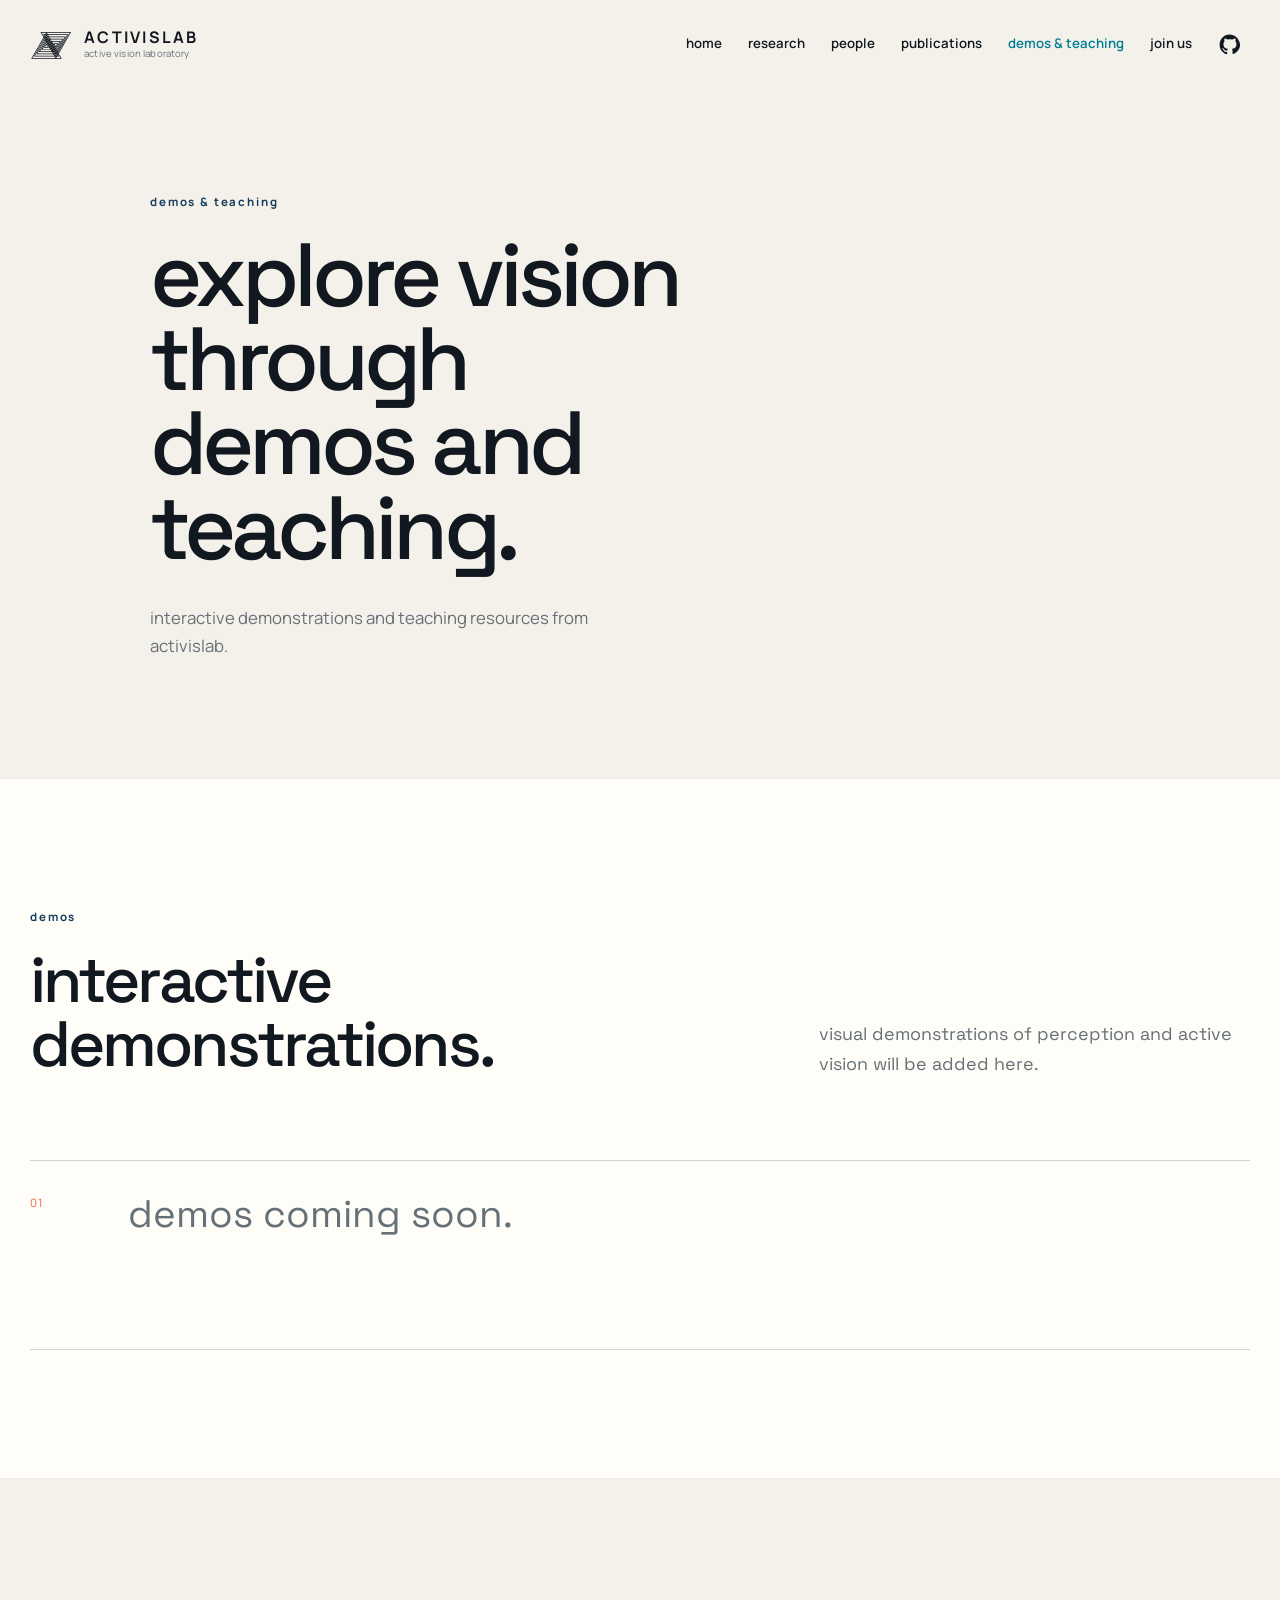
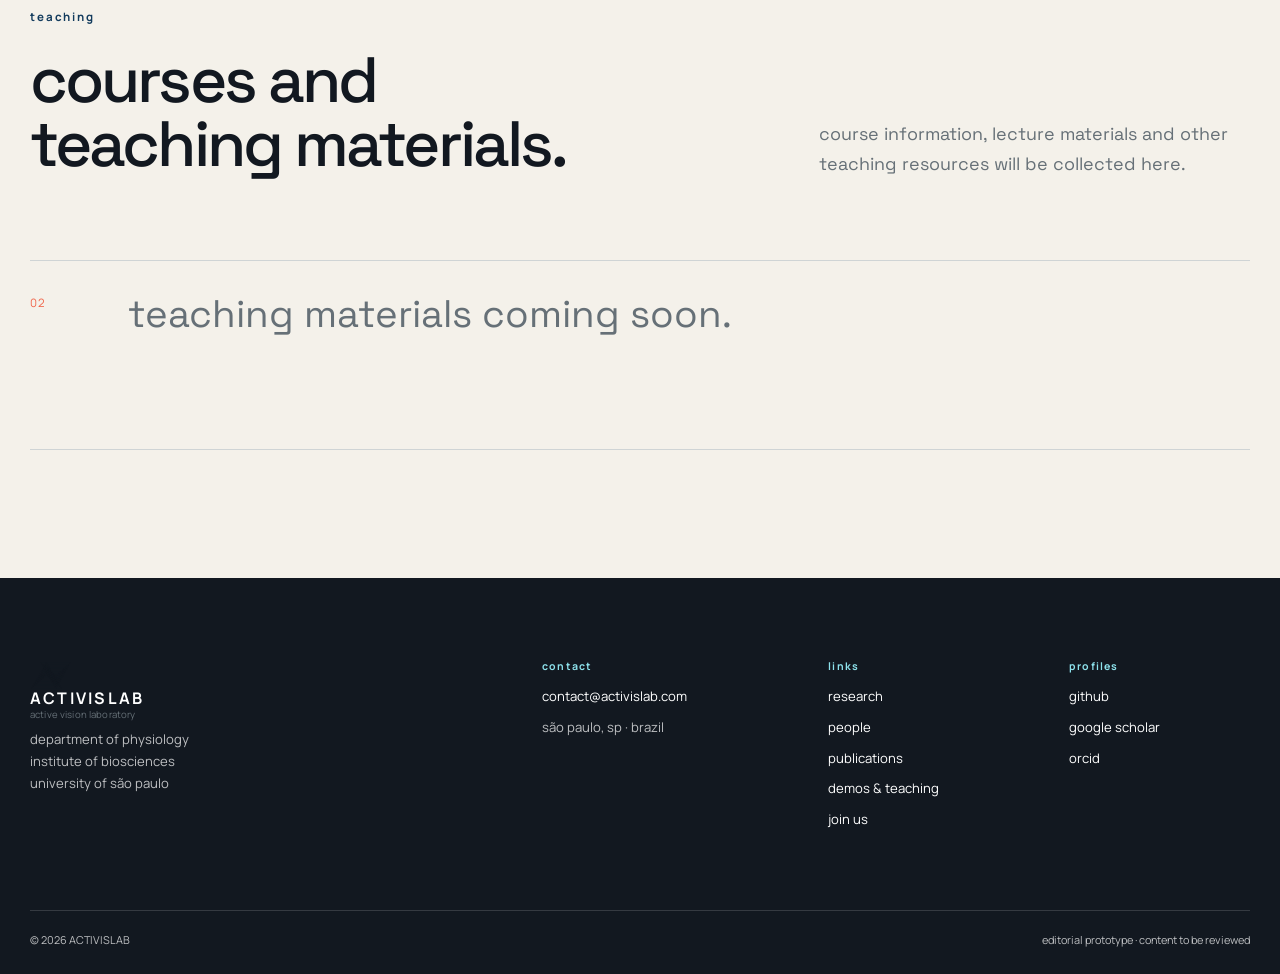
==== demos-teaching.html @ 04d788e1 "Add files via upload" ====
<!DOCTYPE html>
<html lang="en">
<head>
<meta charset="utf-8"/>
<meta content="width=device-width, initial-scale=1" name="viewport"/>
<meta content="interactive demonstrations and teaching resources from the active vision laboratory." name="description"/>
<meta content="#f4f1ea" name="theme-color"/>
<title>demos &amp; teaching — activislab</title>
<link href="https://fonts.googleapis.com" rel="preconnect"/>
<link crossorigin="" href="https://fonts.gstatic.com" rel="preconnect"/>
<link href="https://fonts.googleapis.com/css2?family=Manrope:wght@400;500;600;700&amp;family=Space+Grotesk:wght@400;500;600;700&amp;display=swap" rel="stylesheet"/>
<link href="styles.css" rel="stylesheet"/>
<script defer="" src="script.js"></script>
</head>
<body>
<a class="skip-link" href="#main">skip to content</a>
<header class="site-header" data-header="">
<div class="shell header-inner">
<a aria-label="activislab home" class="brand" href="index.html#top">
<img alt="" aria-hidden="true" class="brand-logo" src="lab-logo.svg"/>
<span class="brand-copy">
<strong>activislab</strong>
<small>active vision laboratory</small>
</span>
</a>
<button aria-controls="site-nav" aria-expanded="false" class="menu-toggle" data-menu-toggle="" type="button">
<span class="sr-only">toggle navigation</span>
<span></span><span></span>
</button>
<nav aria-label="primary navigation" class="site-nav" data-nav="" id="site-nav">
  <a href="index.html">home</a>
  <a href="index.html#research">research</a>
  <a href="people.html">people</a>
  <a href="publications.html">publications</a>
  <a aria-current="page" href="demos-teaching.html">demos &amp; teaching</a>
  <a href="index.html#join">join us</a>
  <a class="nav-github" href="https://github.com/activislab" target="_blank" rel="noopener noreferrer" aria-label="activislab on github" title="activislab on github">
    <svg viewBox="0 0 24 24" aria-hidden="true" focusable="false">
      <path fill="currentColor" d="M12 .7C5.7.7.7 5.8.7 12.2c0 5.1 3.3 9.4 7.8 10.9.6.1.8-.3.8-.6v-2.2c-3.2.7-3.9-1.4-3.9-1.4-.5-1.4-1.3-1.8-1.3-1.8-1.1-.7.1-.7.1-.7 1.2.1 1.8 1.2 1.8 1.2 1.1 1.8 2.8 1.3 3.5 1 .1-.8.4-1.3.8-1.6-2.5-.3-5.2-1.3-5.2-5.6 0-1.2.4-2.3 1.2-3.1-.1-.3-.5-1.5.1-3.1 0 0 1-.3 3.2 1.2a11 11 0 0 1 5.8 0c2.2-1.5 3.2-1.2 3.2-1.2.6 1.6.2 2.8.1 3.1.8.8 1.2 1.9 1.2 3.1 0 4.3-2.6 5.3-5.2 5.6.4.4.8 1.1.8 2.1v3.1c0 .3.2.7.8.6 4.5-1.5 7.8-5.8 7.8-10.9C23.3 5.8 18.3.7 12 .7Z"/>
    </svg>
  </a>
</nav>
</div>
</header>
<main id="main">
<section class="page-hero demos-page-hero">
  <div class="shell page-hero-narrow reveal">
    <p class="eyebrow">demos &amp; teaching</p>
    <h1>explore vision through demos and teaching.</h1>
    <p class="page-intro">interactive demonstrations and teaching resources from activislab.</p>
  </div>
</section>

<section class="section resources-section" id="demos">
  <div class="shell">
    <div class="section-heading split reveal">
      <div>
        <p class="eyebrow">demos</p>
        <h2>interactive demonstrations.</h2>
      </div>
      <p>visual demonstrations of perception and active vision will be added here.</p>
    </div>
    <div class="resource-placeholder reveal">
      <span>01</span>
      <p>demos coming soon.</p>
    </div>
  </div>
</section>

<section class="section teaching-section" id="teaching">
  <div class="shell">
    <div class="section-heading split reveal">
      <div>
        <p class="eyebrow">teaching</p>
        <h2>courses and teaching materials.</h2>
      </div>
      <p>course information, lecture materials and other teaching resources will be collected here.</p>
    </div>
    <div class="resource-placeholder reveal">
      <span>02</span>
      <p>teaching materials coming soon.</p>
    </div>
  </div>
</section>
</main>
<footer class="site-footer" id="contact">
<div class="shell footer-grid">
<div>
<a class="brand footer-brand" href="index.html#top">
<img alt="" aria-hidden="true" class="brand-logo footer-brand-logo" src="lab-logo.svg"/>
<span class="brand-copy"><strong>activislab</strong><small>active vision laboratory</small></span>
</a>
<p>department of physiology<br/>institute of biosciences<br/>university of são paulo</p>
</div>
<div>
<p class="footer-label">contact</p>
<a href="mailto:contact@activislab.com">contact@activislab.com</a>
<p>são paulo, sp · brazil</p>
</div>
<div>
<p class="footer-label">links</p>
<a href="index.html#research">research</a>
<a href="people.html">people</a>
<a href="publications.html">publications</a>
<a href="demos-teaching.html">demos &amp; teaching</a>
<a href="index.html#join">join us</a>
</div>
<div>
<p class="footer-label">profiles</p>
<a href="https://github.com/activislab" rel="noopener noreferrer" target="_blank">github</a>
<a href="#">google scholar</a>
<a href="#">orcid</a>
</div>
</div>
<div class="shell footer-bottom">
<span>© <span data-year=""></span> <span class="lab-name">activislab</span></span>
<span>editorial prototype · content to be reviewed</span>
</div>
</footer>
</body>
</html>
---- styles.css ----
:root {
  --paper: #f4f1ea;
  --paper-2: #ebe7dd;
  --ink: #121820;
  --navy: #123b5d;
  --cyan: #00a8c6;
  --cyan-deep: #007d95;
  --coral: #f06449;
  --line: #cfd4d5;
  --muted: #667077;
  --white: #fffdf8;
  --display: "Space Grotesk", "Helvetica Neue", Arial, sans-serif;
  --sans: "Manrope", "Helvetica Neue", Arial, sans-serif;
  --shell: min(1220px, calc(100vw - 48px));
}

/* base */
* { box-sizing: border-box; }
html {
  scroll-behavior: smooth;
  text-transform: lowercase;
}
body {
  margin: 0;
  background: var(--paper);
  color: var(--ink);
  font-family: var(--sans);
  font-size: 16px;
  line-height: 1.65;
  -webkit-font-smoothing: antialiased;
}
img, svg { display: block; max-width: 100%; }
a { color: inherit; text-decoration: none; }
button { font: inherit; }
input, textarea, select, code, pre { text-transform: none; }
.shell { width: var(--shell); margin-inline: auto; }
.sr-only { position: absolute; width: 1px; height: 1px; padding: 0; margin: -1px; overflow: hidden; clip: rect(0,0,0,0); white-space: nowrap; border: 0; }
.skip-link { position: fixed; z-index: 1000; left: 16px; top: -100px; background: var(--ink); color: white; padding: 10px 16px; border-radius: 8px; }
.skip-link:focus { top: 16px; }

/* header + navigation */
.site-header {
  position: fixed;
  inset: 0 0 auto;
  z-index: 50;
  background: rgba(244, 241, 234, .84);
  border-bottom: 1px solid transparent;
  backdrop-filter: blur(16px);
  transition: border-color .25s ease, box-shadow .25s ease;
}
.site-header.is-scrolled { border-color: rgba(18, 24, 32, .1); box-shadow: 0 8px 30px rgba(18,24,32,.04); }
.header-inner { min-height: 88px; display: flex; align-items: center; justify-content: space-between; gap: 36px; }
.brand { display: inline-flex; align-items: center; gap: 12px; }
.brand-logo { width: auto; height: 32px; flex: 0 0 auto; object-fit: contain; }
.brand-mark { position: relative; width: 35px; height: 32px; flex: 0 0 35px; }
.brand-dot { position: absolute; width: 12px; height: 12px; border-radius: 50%; background: var(--coral); left: 2px; bottom: 4px; }
.brand-line { position: absolute; width: 29px; height: 2px; border-radius: 99px; background: var(--cyan); transform: rotate(-28deg); left: 7px; top: 13px; transform-origin: left center; }
.brand-line::after { content: ""; position: absolute; width: 8px; height: 8px; border: 2px solid var(--navy); border-radius: 50%; right: -4px; top: -5px; background: var(--paper); }
.brand-copy { display: grid; line-height: 1.05; }
.brand-copy strong { font-size: 1rem; letter-spacing: .14em; text-transform: uppercase; white-space: nowrap; }
.lab-name { text-transform: uppercase; }
.brand-copy small { margin-top: 3px; color: var(--muted); font-size: .6rem; letter-spacing: .015em; }
.site-nav {
  display: flex;
  align-items: center;
  gap: 26px;
  font-size: .83rem;
  font-weight: 600;
}

.site-nav a {
  position: relative;
  padding-block: 11px;
}

.site-nav > a:not(.nav-github)::after {
  content: "";
  position: absolute;
  left: 0;
  right: 100%;
  bottom: 5px;
  height: 1px;
  background: var(--cyan);
  transition: right .2s ease;
}

.site-nav > a:hover::after,
.site-nav > a:focus-visible::after {
  right: 0;
}


.nav-github {
  display: inline-flex;
  align-items: center;
  justify-content: center;
  flex: 0 0 42px;
  width: 42px;
  height: 42px;
  padding: 0 !important;
  border-radius: 50%;
  color: var(--ink);
  line-height: 1;
  margin-left: -10px;
  transition: color .2s ease, background .2s ease, transform .2s ease;
}

.nav-github svg {
  width: 21px;
  height: 21px;
  max-width: none;
}

.nav-github:hover,
.nav-github:focus-visible {
  color: var(--cyan-deep);
  background: rgba(0, 168, 198, .08);
  transform: translateY(-1px);
}

.nav-github::after {
  display: none !important;
}
.menu-toggle { display: none; border: 0; background: transparent; padding: 8px; }
.menu-toggle span:not(.sr-only) { display: block; width: 26px; height: 2px; margin: 6px; background: var(--ink); transition: .2s ease; }

/* homepage hero */
.hero { min-height: 100vh; padding: 160px 0 50px; display: flex; flex-direction: column; justify-content: center; }
.hero-grid { display: grid; grid-template-columns: 1.06fr .94fr; gap: clamp(40px, 7vw, 110px); align-items: center; }
.eyebrow { margin: 0 0 22px; color: var(--navy); font-size: .72rem; font-weight: 700; letter-spacing: .16em; text-transform: lowercase; }
.eyebrow.light { color: #8de2ec; }
h1, h2, h3, p { margin-top: 0; }
h1, h2, h3 { text-wrap: balance; }
h1 { max-width: 760px; font-family: var(--display); font-size: clamp(3.5rem, 6.5vw, 6.8rem); line-height: .95; letter-spacing: -.055em; font-weight: 500; margin-bottom: 34px; }
.hero-intro { max-width: 670px; color: #3c464d; font-family: var(--display); font-size: clamp(1.22rem, 2vw, 1.58rem); line-height: 1.45; }
.hero-actions { display: flex; align-items: center; gap: 30px; margin-top: 38px; }
.button { display: inline-flex; justify-content: center; align-items: center; min-height: 50px; padding: 12px 22px; border-radius: 999px; font-size: .82rem; font-weight: 700; transition: transform .2s ease, background .2s ease, color .2s ease, border-color .2s ease; }
.button:hover { transform: translateY(-2px); }
.button-primary { background: var(--navy); color: white; box-shadow: 0 12px 28px rgba(18,59,93,.18); }
.button-primary:hover { background: #0d2e49; }
.button-light { background: var(--white); color: var(--navy); }
.button-outline { border: 1px solid var(--ink); }
.button-outline:hover { background: var(--ink); color: var(--paper); }
.text-link { display: inline-flex; gap: 8px; align-items: center; font-size: .86rem; font-weight: 700; border-bottom: 1px solid rgba(18,24,32,.35); padding-bottom: 4px; }
.text-link span { transition: transform .2s ease; }
.text-link:hover span { transform: translate(3px,-2px); }
.hero-facts { display: grid; grid-template-columns: repeat(3, 1fr); gap: 22px; margin: 62px 0 0; padding-top: 22px; border-top: 1px solid var(--line); }
.hero-facts div { display: grid; gap: 4px; }
.hero-facts dt { color: var(--muted); font-size: .66rem; font-weight: 700; letter-spacing: .1em; text-transform: lowercase; }
.hero-facts dd { margin: 0; font-family: var(--display); font-size: .96rem; line-height: 1.3; }
.hero-visual { min-width: 0; position: relative; }
.hero-visual svg { width: 100%; overflow: visible; }

/* shared sections */
.section { padding: clamp(88px, 10vw, 150px) 0; }
.section-heading { max-width: 760px; margin-bottom: 64px; }
.section-heading h2 { margin-bottom: 20px; font-family: var(--display); font-size: clamp(2.7rem, 5vw, 5.2rem); font-weight: 500; line-height: 1; letter-spacing: -.045em; }
.section-heading > p:last-child { max-width: 650px; color: var(--muted); font-family: var(--display); font-size: 1.22rem; }
.section-heading.compact { max-width: 880px; }
.section-heading.split { max-width: none; display: grid; grid-template-columns: 1.25fr .75fr; gap: 70px; align-items: end; }
.section-heading.split > p { color: var(--muted); font-family: var(--display); font-size: 1.12rem; }
/* research */
.research-section { background: var(--white); border-top: 1px solid rgba(18,24,32,.08); border-bottom: 1px solid rgba(18,24,32,.08); }
.research-list { border-top: 1px solid var(--line); }
.research-card { display: grid; grid-template-columns: 1fr 240px; gap: 34px; align-items: center; min-height: 250px; padding: 35px 0; border-bottom: 1px solid var(--line); }
.card-kicker { margin-bottom: 9px; color: var(--cyan-deep); font-size: .7rem; font-weight: 700; letter-spacing: .12em; text-transform: lowercase; }
.card-body h3 { margin-bottom: 12px; font-family: var(--display); font-size: clamp(2rem, 3.3vw, 3.5rem); line-height: 1.05; font-weight: 500; letter-spacing: -.03em; }
.card-body p:not(.card-kicker) { max-width: 690px; color: var(--muted); }
.card-body a { display: inline-flex; gap: 10px; margin-top: 12px; font-size: .78rem; font-weight: 700; }
.card-body a span { color: var(--coral); }
.card-graphic {
  position: relative;
  display: grid;
  place-items: center;
  justify-self: end;
  width: 210px;
  height: 145px;
  border-left: 1px solid var(--line);
}
.card-graphic img {
  display: block;
  width: 80%;
  height: 80%;
  object-fit: contain;
}


/* methods */
.methods-grid { display: grid; grid-template-columns: repeat(4, 1fr); border-top: 1px solid var(--line); border-bottom: 1px solid var(--line); }
.method { min-height: 270px; padding: 28px; border-right: 1px solid var(--line); }
.method:last-child { border-right: 0; }
.method span { color: var(--coral); font-size: .68rem; }
.method h3 { margin: 60px 0 15px; font-family: var(--display); font-size: 1.7rem; font-weight: 500; }
.method p { color: var(--muted); font-size: .9rem; }

/* people */
.people-section { background: var(--paper-2); }
.people-grid { display: grid; grid-template-columns: repeat(3, 1fr); gap: 28px; }
.person { display: grid; gap: 20px; }
.person-lead { grid-column: span 2; grid-template-columns: 1.2fr .8fr; align-items: end; }
.portrait { min-height: 300px; display: grid; place-items: center; background: linear-gradient(135deg, rgba(18,59,93,.95), rgba(0,168,198,.62)); border-radius: 2px; overflow: hidden; position: relative; }
.portrait-photo { background: #d7d1c8; }
.portrait img { width: 100%; height: 100%; object-fit: cover; display: block; position: relative; z-index: 1; }
.portrait::before, .portrait::after { content: ""; position: absolute; border: 1px solid rgba(255,255,255,.25); border-radius: 50%; }
.portrait-photo::before, .portrait-photo::after { display: none; }
.portrait::before { width: 150px; height: 150px; }.portrait::after { width: 220px; height: 220px; }
.portrait span { z-index: 1; color: white; font-family: var(--display); font-size: 2rem; }
.portrait-gustavo { min-height: 520px; background: #d7d1c8; }
.person-role { margin-bottom: 8px; color: var(--cyan-deep); font-size: .67rem; font-weight: 700; letter-spacing: .11em; text-transform: lowercase; }
.person h3 { margin-bottom: 8px; font-family: var(--display); font-size: 1.75rem; font-weight: 500; }
.person p:last-child { color: var(--muted); font-size: .88rem; }
.person-copy { min-width: 0; }
.person-email { display: inline-block; max-width: 100%; color: var(--muted); font-size: .78rem; overflow-wrap: anywhere; border-bottom: 1px solid transparent; }
.person-email:hover { color: var(--cyan-deep); border-bottom-color: currentColor; }
.people-link { margin-top: 44px; }

/* publications */
.publications-grid { display: grid; grid-template-columns: .75fr 1.25fr; gap: 100px; align-items: start; }
.sticky-heading { position: sticky; top: 130px; }
.publication-list { border-top: 1px solid var(--line); }
.publication { display: grid; grid-template-columns: 82px 1fr; gap: 28px; padding: 34px 0 42px; border-bottom: 1px solid var(--line); }
.pub-year { color: var(--coral); font-size: .72rem; letter-spacing: .06em; }
.pub-type { margin-bottom: 8px; color: var(--cyan-deep); font-size: .66rem; font-weight: 700; letter-spacing: .11em; text-transform: lowercase; }
.publication h3 { margin-bottom: 13px; font-family: var(--display); font-size: clamp(1.55rem, 2.3vw, 2.25rem); font-weight: 500; line-height: 1.15; }
.publication p:not(.pub-type) { color: var(--muted); }
.publication a { font-size: .76rem; font-weight: 700; }


/* join */
.join-section { padding: 0; background: var(--coral); color: var(--ink); }
.join-grid { display: grid; grid-template-columns: 1.1fr .9fr; gap: 90px; padding-top: clamp(75px, 9vw, 130px); padding-bottom: clamp(75px, 9vw, 130px); align-items: center; }
.join-grid h2 { font-family: var(--display); font-size: clamp(3.4rem, 6vw, 6.2rem); line-height: .95; font-weight: 500; letter-spacing: -.05em; }
.join-grid > div:last-child p { font-family: var(--display); font-size: 1.3rem; }
.join-grid .eyebrow.light { color: rgba(18,24,32,.65); }
.join-grid .button { margin-top: 22px; }

/* footer */
.site-footer { background: var(--ink); color: rgba(255,255,255,.72); padding: 80px 0 25px; }
.footer-grid { display: grid; grid-template-columns: 2fr 1fr .8fr .8fr; gap: 60px; }
.footer-brand { color: white; margin-bottom: 28px; }
.footer-brand .brand-line::after { background: var(--ink); border-color: white; }
.footer-grid p, .footer-grid a { font-size: .82rem; }
.footer-grid a { display: block; width: fit-content; margin-bottom: 9px; color: white; }
.footer-grid a:hover { color: #8de2ec; }
.footer-label { color: #8de2ec; font-size: .66rem !important; font-weight: 700; letter-spacing: .11em; text-transform: lowercase; }
.footer-bottom { margin-top: 70px; padding-top: 20px; border-top: 1px solid rgba(255,255,255,.15); display: flex; justify-content: space-between; gap: 20px; font-size: .68rem; }

.reveal { opacity: 0; transform: translateY(20px); transition: opacity .7s ease, transform .7s ease; }
.reveal.is-visible { opacity: 1; transform: none; }

@media (max-width: 1020px) {
  :root { --shell: min(100% - 36px, 860px); }
  .site-nav { position: fixed; inset: 88px 0 auto; display: none; background: var(--paper); border-bottom: 1px solid var(--line); padding: 25px 18px 35px; flex-direction: column; align-items: flex-start; gap: 5px; }
  .site-nav.is-open { display: flex; }
  .nav-github { margin-left: 0; }
  .menu-toggle { display: block; }
  .hero { min-height: auto; padding-top: 145px; }
  .hero-grid, .publications-grid, .join-grid { grid-template-columns: 1fr; }
  .hero-copy { order: 1; }.hero-visual { order: 2; }
  .hero-facts { margin-top: 45px; }
  .research-card { grid-template-columns: 1fr; }
  .card-graphic { display: none; }
  .methods-grid { grid-template-columns: repeat(2, 1fr); }
  .method:nth-child(2) { border-right: 0; }.method:nth-child(-n+2) { border-bottom: 1px solid var(--line); }
  .people-grid { grid-template-columns: repeat(2, 1fr); }
  .person-lead { grid-column: span 2; }
  .sticky-heading { position: static; }
  .footer-grid { grid-template-columns: 1.5fr 1fr 1fr; }
  .footer-grid > div:last-child { grid-column: 2; }
}

@media (max-width: 680px) {
  :root { --shell: min(100% - 28px, 560px); }
  .header-inner { min-height: 76px; }.site-nav { top: 76px; }
  .brand-logo { width: auto; height: 21px; flex-basis: auto; }
  .brand-copy small { display: none; }
  .hero { padding-top: 120px; }
  h1 { font-size: clamp(3.1rem, 15vw, 4.7rem); }
  .hero-actions { align-items: flex-start; flex-direction: column; }
  .hero-facts { grid-template-columns: 1fr; }
  .section-heading.split { grid-template-columns: 1fr; gap: 20px; }
  .research-card { grid-template-columns: 1fr; gap: 12px; }
  .card-body h3 { font-size: 2.25rem; }
  .methods-grid, .people-grid { grid-template-columns: 1fr; }
  .method { border-right: 0; border-bottom: 1px solid var(--line); }
  .method:last-child { border-bottom: 0; }
  .person-lead { grid-column: auto; grid-template-columns: 1fr; }
  .portrait-gustavo { min-height: 410px; }
  .publication { grid-template-columns: 1fr; gap: 10px; }
  .join-grid { gap: 28px; }
  .footer-grid { grid-template-columns: 1fr 1fr; }
  .footer-grid > div:first-child { grid-column: 1 / -1; }
  .footer-grid > div:last-child { grid-column: auto; }
  .footer-bottom { flex-direction: column; }
}

@media (prefers-reduced-motion: reduce) {
  *, *::before, *::after { scroll-behavior: auto !important; animation-duration: .01ms !important; animation-iteration-count: 1 !important; transition-duration: .01ms !important; }
  .reveal { opacity: 1; transform: none; }
}

.portrait-gustavo img { object-position: center 20%; }
.person:nth-of-type(2) .portrait img { object-position: center 25%; }
.person:nth-of-type(4) .portrait img { object-position: center 20%; }
.person:nth-of-type(5) .portrait img { object-position: center 35%; }
.person:nth-of-type(7) .portrait img { object-position: center 20%; }


.people-subheading {
  margin: 54px 0 24px;
  font-family: var(--display);
  font-size: clamp(1.45rem, 2.3vw, 2rem);
  font-weight: 500;
}

.alumni-section {
  margin-top: 78px;
  padding-top: 10px;
  border-top: 1px solid var(--line);
}

.alumni-grid {
  display: grid;
  grid-template-columns: repeat(3, 1fr);
  gap: 24px;
}

.alumni-card {
  display: grid;
  grid-template-columns: 88px 1fr;
  align-items: center;
  gap: 18px;
  padding: 18px 0;
  border-bottom: 1px solid var(--line);
}

.alumni-card h3 {
  margin: 0;
  font-family: var(--display);
  font-size: 1.12rem;
  font-weight: 500;
}

.alumni-photo,
.alumni-initials {
  width: 88px;
  height: 88px;
  overflow: hidden;
  background: linear-gradient(135deg, rgba(18,59,93,.95), rgba(0,168,198,.62));
}

.alumni-photo img {
  width: 100%;
  height: 100%;
  object-fit: cover;
  object-position: center 30%;
  display: block;
}

.alumni-initials {
  display: grid;
  place-items: center;
  color: white;
  font-family: var(--display);
  font-size: 1.1rem;
}

@media (max-width: 980px) {
  .alumni-grid { grid-template-columns: 1fr 1fr; }
}

@media (max-width: 680px) {
  .alumni-grid { grid-template-columns: 1fr; }
  .alumni-card { grid-template-columns: 72px 1fr; }
  .alumni-photo, .alumni-initials { width: 72px; height: 72px; }
}

.portrait-fernanda img { object-position: center 24%; }
.portrait-luan img { object-position: center 18%; }
.portrait-joao img { object-position: center 22%; }
.portrait-felipe img { object-position: center 20%; }


/* people dropdown */
.nav-dropdown { position: relative; }
.nav-dropdown-toggle {
  appearance: none;
  border: 0;
  background: transparent;
  color: inherit;
  font: inherit;
  font-weight: 600;
  padding: 11px 0;
  cursor: pointer;
  display: inline-flex;
  align-items: center;
  gap: 6px;
}
.nav-dropdown-toggle span { color: var(--cyan-deep); font-size: .9em; transition: transform .2s ease; }
.nav-dropdown-menu {
  position: absolute;
  top: calc(100% + 8px);
  left: 50%;
  min-width: 190px;
  transform: translateX(-50%) translateY(-6px);
  padding: 7px;
  background: var(--paper);
  border: 1px solid var(--line);
  box-shadow: 0 16px 40px rgba(18,24,32,.12);
  opacity: 0;
  visibility: hidden;
  pointer-events: none;
  transition: opacity .18s ease, transform .18s ease, visibility .18s ease;
  z-index: 20;
}
.nav-dropdown-menu::before {
  content: "";
  position: absolute;
  top: -6px;
  left: 50%;
  width: 10px;
  height: 10px;
  background: var(--paper);
  border-left: 1px solid var(--line);
  border-top: 1px solid var(--line);
  transform: translateX(-50%) rotate(45deg);
}
.nav-dropdown-menu a {
  display: block;
  padding: 11px 12px;
  white-space: nowrap;
}
.nav-dropdown-menu a + a { border-top: 1px solid var(--line); }
.nav-dropdown:hover .nav-dropdown-menu,
.nav-dropdown:focus-within .nav-dropdown-menu {
  opacity: 1;
  visibility: visible;
  pointer-events: auto;
  transform: translateX(-50%) translateY(0);
}
.nav-dropdown:hover .nav-dropdown-toggle span,
.nav-dropdown:focus-within .nav-dropdown-toggle span { transform: rotate(180deg); }

/* collaborators */
.collaborators-section { background: var(--paper-2); border-top: 1px solid var(--line); }
.collaborators-grid { display: grid; grid-template-columns: repeat(2, minmax(0, 1fr)); gap: 1px; background: var(--line); border: 1px solid var(--line); }
.collaborator-card { display: grid; grid-template-columns: 58px 1fr; gap: 20px; align-items: start; padding: 30px; background: var(--paper); }
.collaborator-initials { width: 58px; height: 58px; display: grid; place-items: center; background: var(--navy); color: white; font-family: var(--display); font-size: .9rem; letter-spacing: .08em; }
.collaborator-card h3 { margin: 2px 0 8px; font-family: var(--display); font-size: 1.25rem; font-weight: 500; }
.collaborator-card p { color: var(--muted); font-size: .82rem; line-height: 1.55; }

@media (max-width: 980px) {
  .collaborators-grid { grid-template-columns: 1fr; }
}
@media (max-width: 760px) {
  .nav-dropdown { width: 100%; }
  .nav-dropdown-toggle { width: 100%; justify-content: space-between; padding: 11px 0; }
  .nav-dropdown-menu {
    position: static;
    min-width: 0;
    transform: none;
    opacity: 1;
    visibility: visible;
    pointer-events: auto;
    box-shadow: none;
    border: 0;
    border-left: 1px solid var(--line);
    padding: 0 0 0 16px;
    margin: 0 0 6px 2px;
    background: transparent;
  }
  .nav-dropdown-menu::before { display: none; }
  .nav-dropdown-menu a { padding: 8px 0; color: var(--muted); }
  .nav-dropdown-menu a + a { border-top: 0; }
  .collaborator-card { grid-template-columns: 48px 1fr; padding: 22px; }
  .collaborator-initials { width: 48px; height: 48px; }
}

.portrait-bruna img { object-position: center 18%; }


/* uniform member portraits */
.people-grid {
  width: 80%;
  margin-inline: auto;
  grid-template-columns: repeat(3, minmax(0, 1fr));
  gap: 28px;
}

.person,
.person-lead {
  display: grid;
  grid-template-columns: 1fr;
  gap: 16px;
  align-items: start;
}

.person-lead {
  grid-column: span 1;
}

.portrait,
.portrait-gustavo {
  min-height: 0;
  aspect-ratio: 4 / 5;
}

.portrait img {
  width: 100%;
  height: 100%;
  object-fit: cover;
}

@media (max-width: 980px) {
  .people-grid {
    width: 100%;
    grid-template-columns: repeat(2, minmax(0, 1fr));
  }

  .person-lead {
    grid-column: span 1;
  }
}

@media (max-width: 680px) {
  .people-grid {
    width: 100%;
    grid-template-columns: 1fr;
  }
}


/* profile links */
.person-links {
  display: flex;
  flex-wrap: wrap;
  gap: 8px 14px;
  margin-top: 14px;
}

.person-links a {
  color: var(--navy);
  font-size: .72rem;
  font-weight: 700;
  letter-spacing: .04em;
  border-bottom: 1px solid rgba(18, 59, 93, .25);
}

.person-links a:hover,
.person-links a:focus-visible {
  color: var(--cyan-deep);
  border-bottom-color: currentColor;
}

/* multipage architecture */
.site-nav a[aria-current="page"] { color: var(--cyan-deep); }
.people-preview-section { padding-bottom: clamp(88px, 10vw, 150px); }
.group-photo-card { position: relative; display: block; overflow: hidden; background: var(--navy); }
.group-photo-card img { width: 100%; aspect-ratio: 16 / 9; object-fit: cover; object-position: center; display: block; transition: transform .5s ease; }
.group-photo-card:hover img { transform: scale(1.015); }
.group-photo-overlay { position: absolute; inset: auto 0 0 0; display: flex; justify-content: space-between; align-items: center; padding: 24px 28px; background: linear-gradient(transparent, rgba(7,20,31,.82)); color: white; font-size: .9rem; }
.group-photo-overlay strong { font-family: var(--display); font-size: 1.15rem; font-weight: 600; }
.publications-preview-section { background: var(--paper); }
.publications-preview-grid { display: grid; grid-template-columns: .9fr 1.1fr; gap: clamp(38px, 7vw, 100px); align-items: start; }
.publication-feature { min-height: 530px; display: flex; flex-direction: column; justify-content: flex-end; padding: clamp(32px, 5vw, 64px); background: var(--navy); color: white; }
.publication-feature h2 { max-width: 15ch; margin: 14px 0 22px; font-family: var(--display); font-size: clamp(2rem, 4vw, 3.8rem); line-height: 1.02; font-weight: 500; }
.publication-feature > p:not(.eyebrow) { max-width: 48ch; margin-bottom: 30px; color: rgba(255,255,255,.75); }
.publication-feature .button { align-self: flex-start; }
.publication-list-preview .publication { padding: 24px 0; }
.publication-list-preview .publication p:not(.pub-type),
.publication-list-preview .publication > div > a { display: none; }
.publication h3 a { color: inherit; font: inherit; text-decoration: none; }
.publication h3 a:hover, .publication h3 a:focus-visible { color: var(--cyan-deep); }
.page-hero { padding: clamp(130px, 15vw, 210px) 0 clamp(65px, 8vw, 110px); }
.page-hero-grid { display: grid; grid-template-columns: .75fr 1.25fr; gap: clamp(42px, 7vw, 100px); align-items: center; }
.page-hero h1 { max-width: 10ch; margin-top: 12px; font-family: var(--display); font-size: clamp(3rem, 7vw, 6.4rem); line-height: .94; font-weight: 500; letter-spacing: -.055em; }
.page-intro { max-width: 48ch; margin-top: 28px; color: var(--muted); font-size: 1.05rem; }
.page-hero-photo { overflow: hidden; }
.page-hero-photo img { width: 100%; aspect-ratio: 16 / 10; object-fit: cover; display: block; }
.page-hero-narrow { max-width: 920px; }
.publications-page-hero + .publications-section { padding-top: 25px; }
.people-page-hero + .people-section { padding-top: 35px; }
.people-page-hero + .people-section .section-heading { display: none; }
@media (max-width: 900px) { .publications-preview-grid, .page-hero-grid { grid-template-columns: 1fr; } .publication-feature { min-height: 440px; } }
@media (max-width: 680px) { .group-photo-card img { aspect-ratio: 4 / 3; } .group-photo-overlay { padding: 18px 20px; } .page-hero-photo img { aspect-ratio: 4 / 3; } }

/* hero illustration: responsive scale and placement */
@media (min-width: 1021px) {
  .hero-grid {
    grid-template-columns: minmax(0, 1.05fr) minmax(500px, .95fr);
    align-items: center;
  }

  .hero-visual {
    width: 128%;
    max-width: 760px;
    margin: 0;
    justify-self: end;
    top: -110px;
  }
}

@media (min-width: 681px) and (max-width: 1020px) {
  .hero-visual {
    width: 112%;
    max-width: 740px;
    margin: -28px auto 0;
    justify-self: center;
    top: -48px;
  }
}

@media (max-width: 680px) {
  .hero-visual {
    width: 110%;
    max-width: none;
    margin: -16px 0 0 -5%;
    justify-self: center;
    top: -28px;
  }
}


/* demos & teaching page */
.demos-page-hero .page-hero-narrow {
  max-width: 980px;
}

.resources-section {
  background: var(--white);
  border-top: 1px solid rgba(18,24,32,.08);
  border-bottom: 1px solid rgba(18,24,32,.08);
}

.teaching-section {
  background: var(--paper);
}

.resource-placeholder {
  min-height: 190px;
  display: grid;
  grid-template-columns: 70px 1fr;
  gap: 28px;
  align-items: start;
  padding: 32px 0;
  border-top: 1px solid var(--line);
  border-bottom: 1px solid var(--line);
}

.resource-placeholder span {
  color: var(--coral);
  font-size: .72rem;
  letter-spacing: .06em;
}

.resource-placeholder p {
  margin: 0;
  font-family: var(--display);
  font-size: clamp(1.6rem, 3vw, 2.8rem);
  line-height: 1.08;
  color: var(--muted);
}

@media (max-width: 680px) {
  .resource-placeholder {
    grid-template-columns: 1fr;
    gap: 10px;
    min-height: 150px;
  }
}
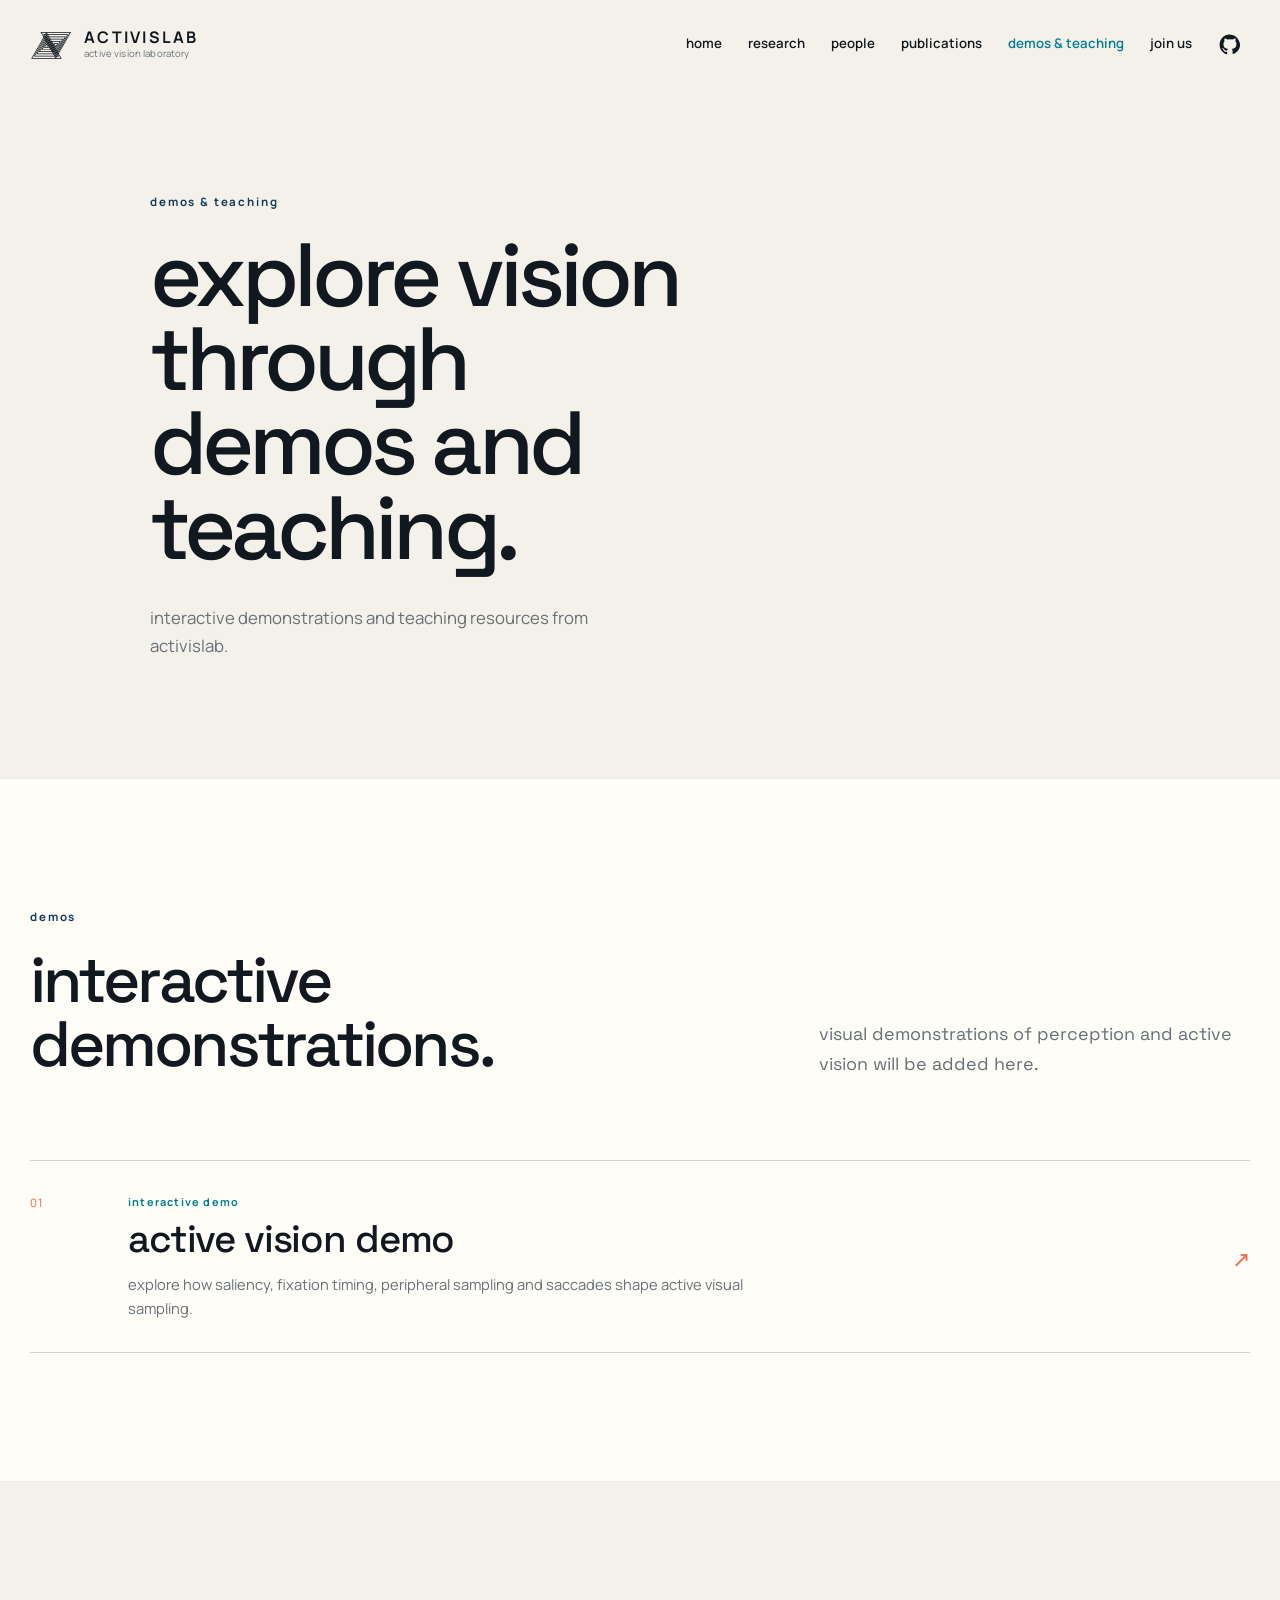
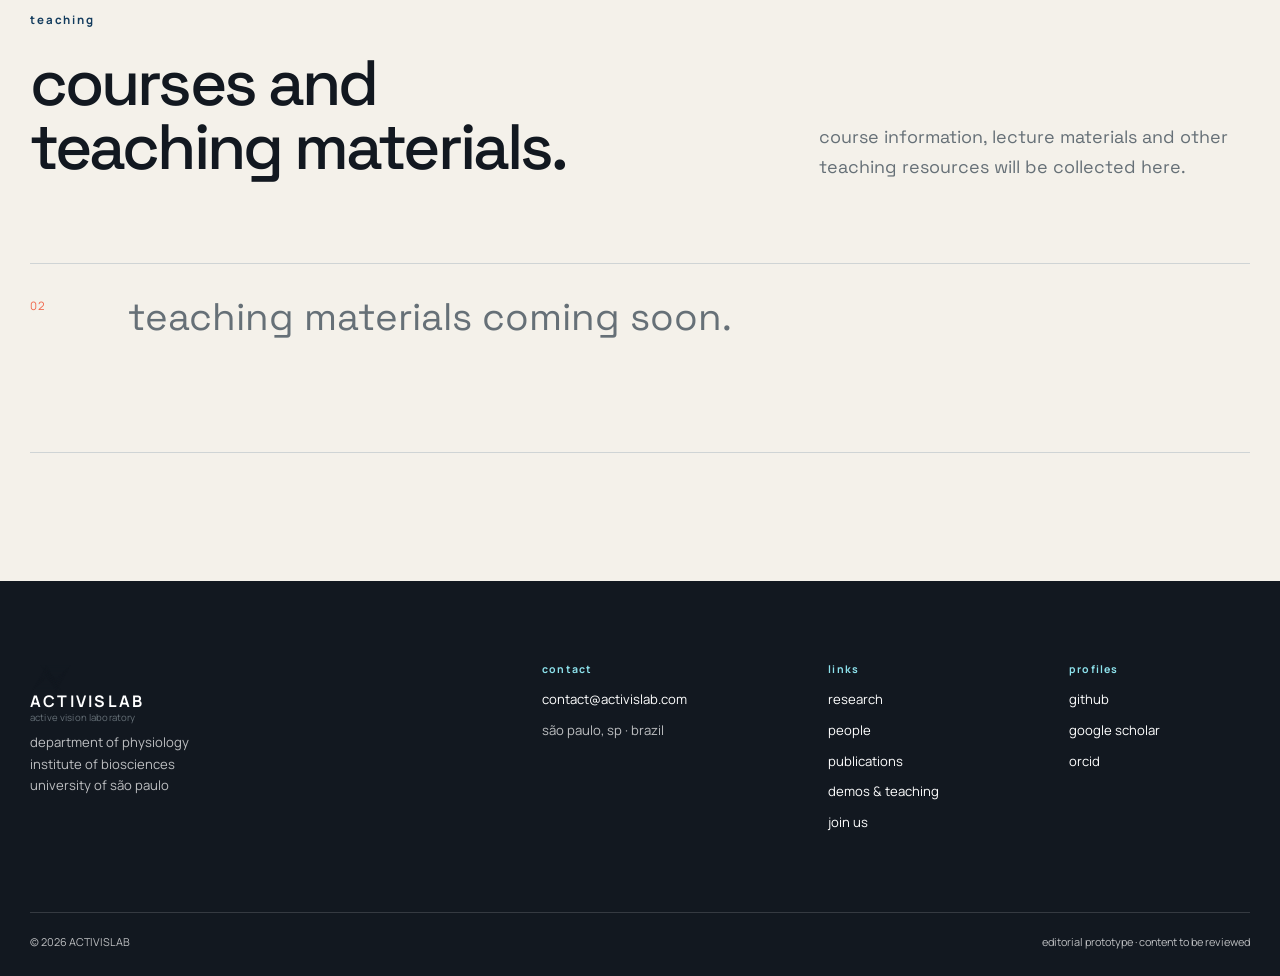
==== commit 1f902f0e: "Add files via upload" ====
--- a/demos-teaching.html
+++ b/demos-teaching.html
@@ -60,10 +60,15 @@
       </div>
       <p>visual demonstrations of perception and active vision will be added here.</p>
     </div>
-    <div class="resource-placeholder reveal">
-      <span>01</span>
-      <p>demos coming soon.</p>
-    </div>
+    <a class="resource-card reveal" href="demos-teaching/active_vision_simulator.html" aria-label="open Active Vision Demo">
+      <span class="resource-index">01</span>
+      <div class="resource-copy">
+        <p class="resource-type">interactive demo</p>
+        <h3>Active Vision Demo</h3>
+        <p>explore how saliency, fixation timing, peripheral sampling and saccades shape active visual sampling.</p>
+      </div>
+      <span class="resource-arrow" aria-hidden="true">↗</span>
+    </a>
   </div>
 </section>
 
--- a/styles.css
+++ b/styles.css
@@ -661,10 +661,89 @@
   color: var(--muted);
 }
 
+.resource-card {
+  min-height: 190px;
+  display: grid;
+  grid-template-columns: 70px minmax(0, 1fr) auto;
+  gap: 28px;
+  align-items: start;
+  padding: 32px 0;
+  border-top: 1px solid var(--line);
+  border-bottom: 1px solid var(--line);
+  transition: color .2s ease, padding-left .2s ease, padding-right .2s ease;
+}
+
+.resource-card:hover,
+.resource-card:focus-visible {
+  color: var(--cyan-deep);
+  padding-left: 8px;
+  padding-right: 8px;
+}
+
+.resource-index {
+  color: var(--coral);
+  font-size: .72rem;
+  letter-spacing: .06em;
+}
+
+.resource-copy {
+  min-width: 0;
+}
+
+.resource-type {
+  margin: 0 0 8px;
+  color: var(--cyan-deep);
+  font-size: .68rem;
+  font-weight: 700;
+  letter-spacing: .11em;
+  text-transform: lowercase;
+}
+
+.resource-card h3 {
+  margin: 0 0 12px;
+  font-family: var(--display);
+  font-size: clamp(1.8rem, 3vw, 3rem);
+  line-height: 1.05;
+  font-weight: 500;
+  letter-spacing: -.03em;
+}
+
+.resource-card .resource-copy > p:last-child {
+  max-width: 680px;
+  margin: 0;
+  color: var(--muted);
+  font-size: .92rem;
+}
+
+.resource-arrow {
+  align-self: center;
+  padding-top: 4px;
+  color: var(--coral);
+  font-size: 1.35rem;
+  transition: transform .2s ease;
+}
+
+.resource-card:hover .resource-arrow,
+.resource-card:focus-visible .resource-arrow {
+  transform: translate(3px, -3px);
+}
+
 @media (max-width: 680px) {
-  .resource-placeholder {
+  .resource-placeholder,
+  .resource-card {
     grid-template-columns: 1fr;
     gap: 10px;
     min-height: 150px;
   }
-}
+
+  .resource-card {
+    position: relative;
+    padding-right: 34px;
+  }
+
+  .resource-arrow {
+    position: absolute;
+    right: 0;
+    top: 32px;
+  }
+}
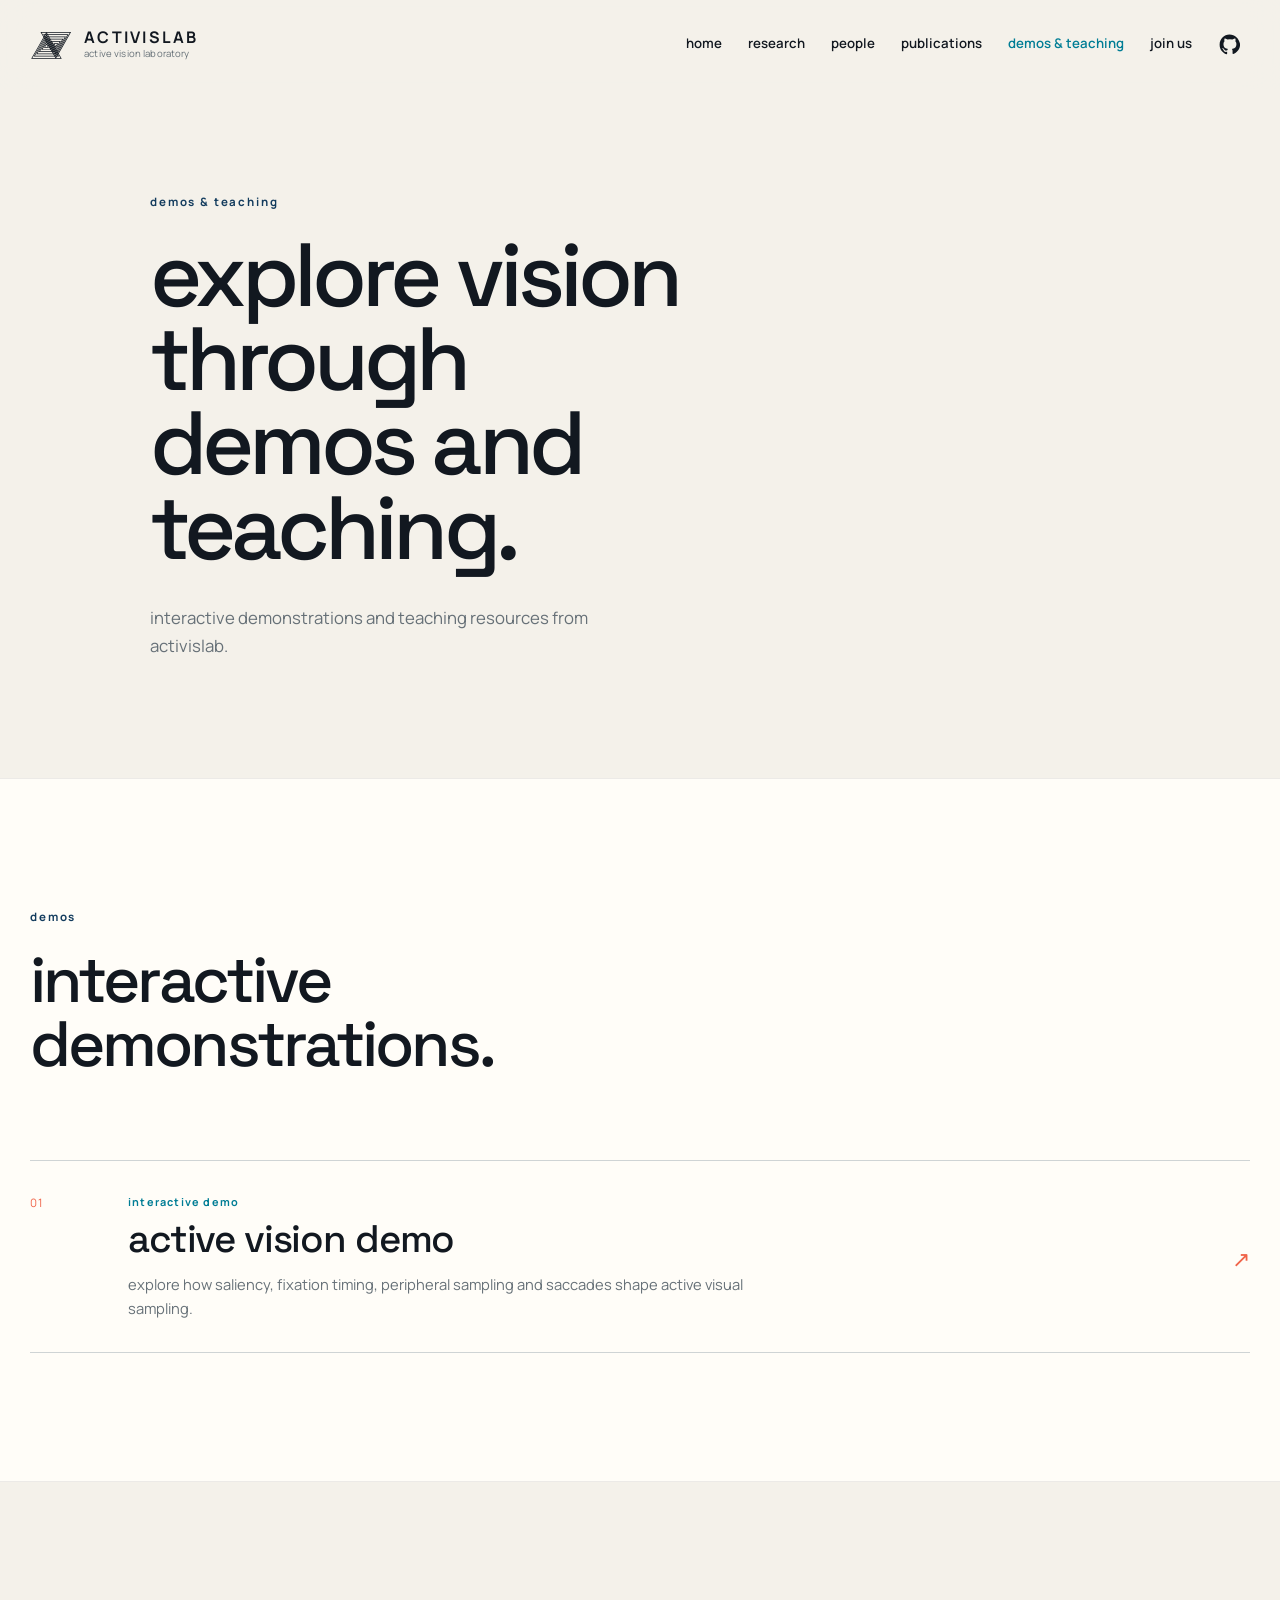
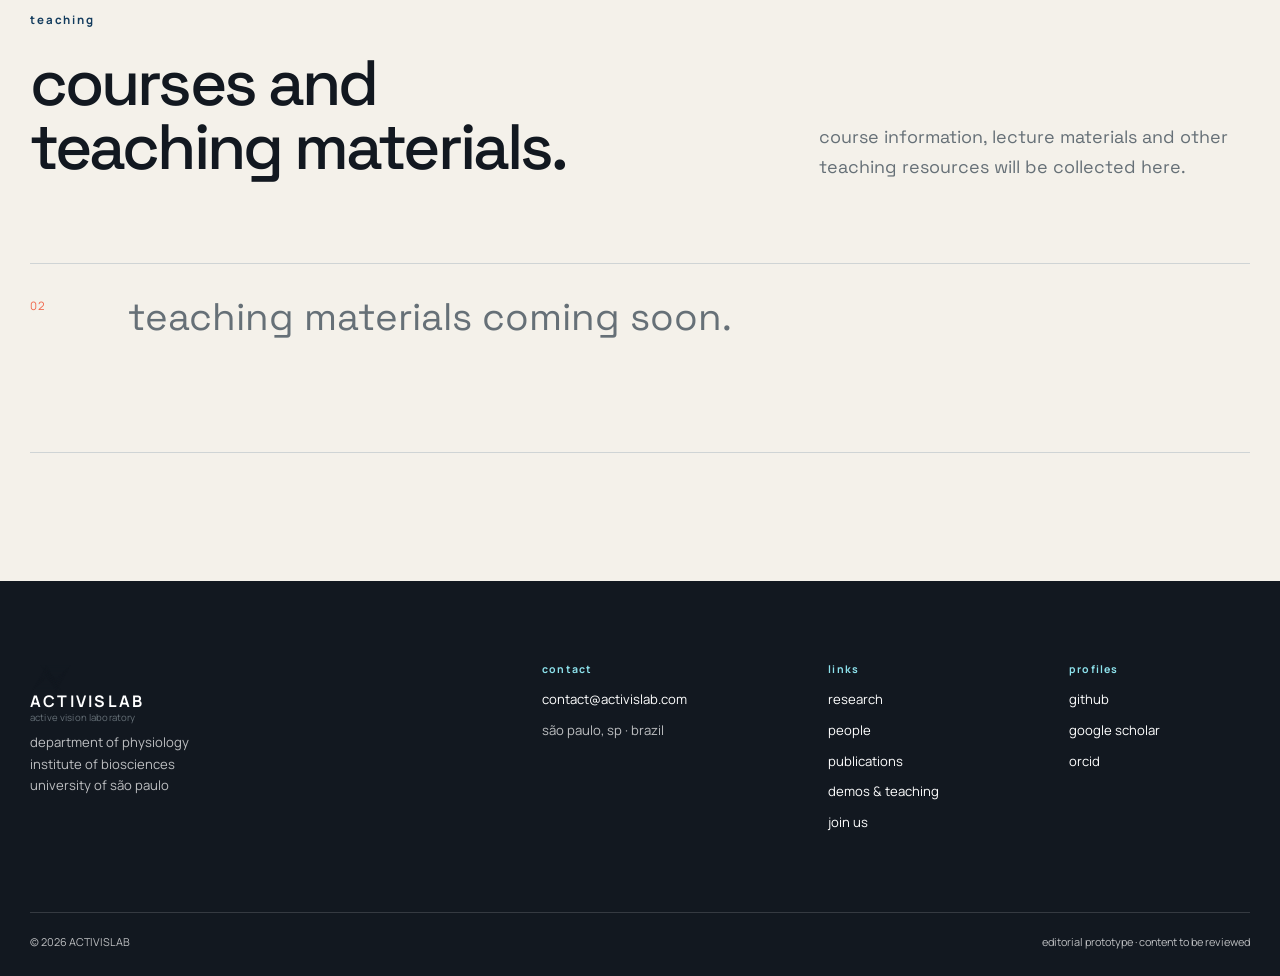
==== commit 312eb10a: "Update demos-teaching.html" ====
--- a/demos-teaching.html
+++ b/demos-teaching.html
@@ -58,7 +58,6 @@
         <p class="eyebrow">demos</p>
         <h2>interactive demonstrations.</h2>
       </div>
-      <p>visual demonstrations of perception and active vision will be added here.</p>
     </div>
     <a class="resource-card reveal" href="demos-teaching/active_vision_simulator.html" aria-label="open Active Vision Demo">
       <span class="resource-index">01</span>
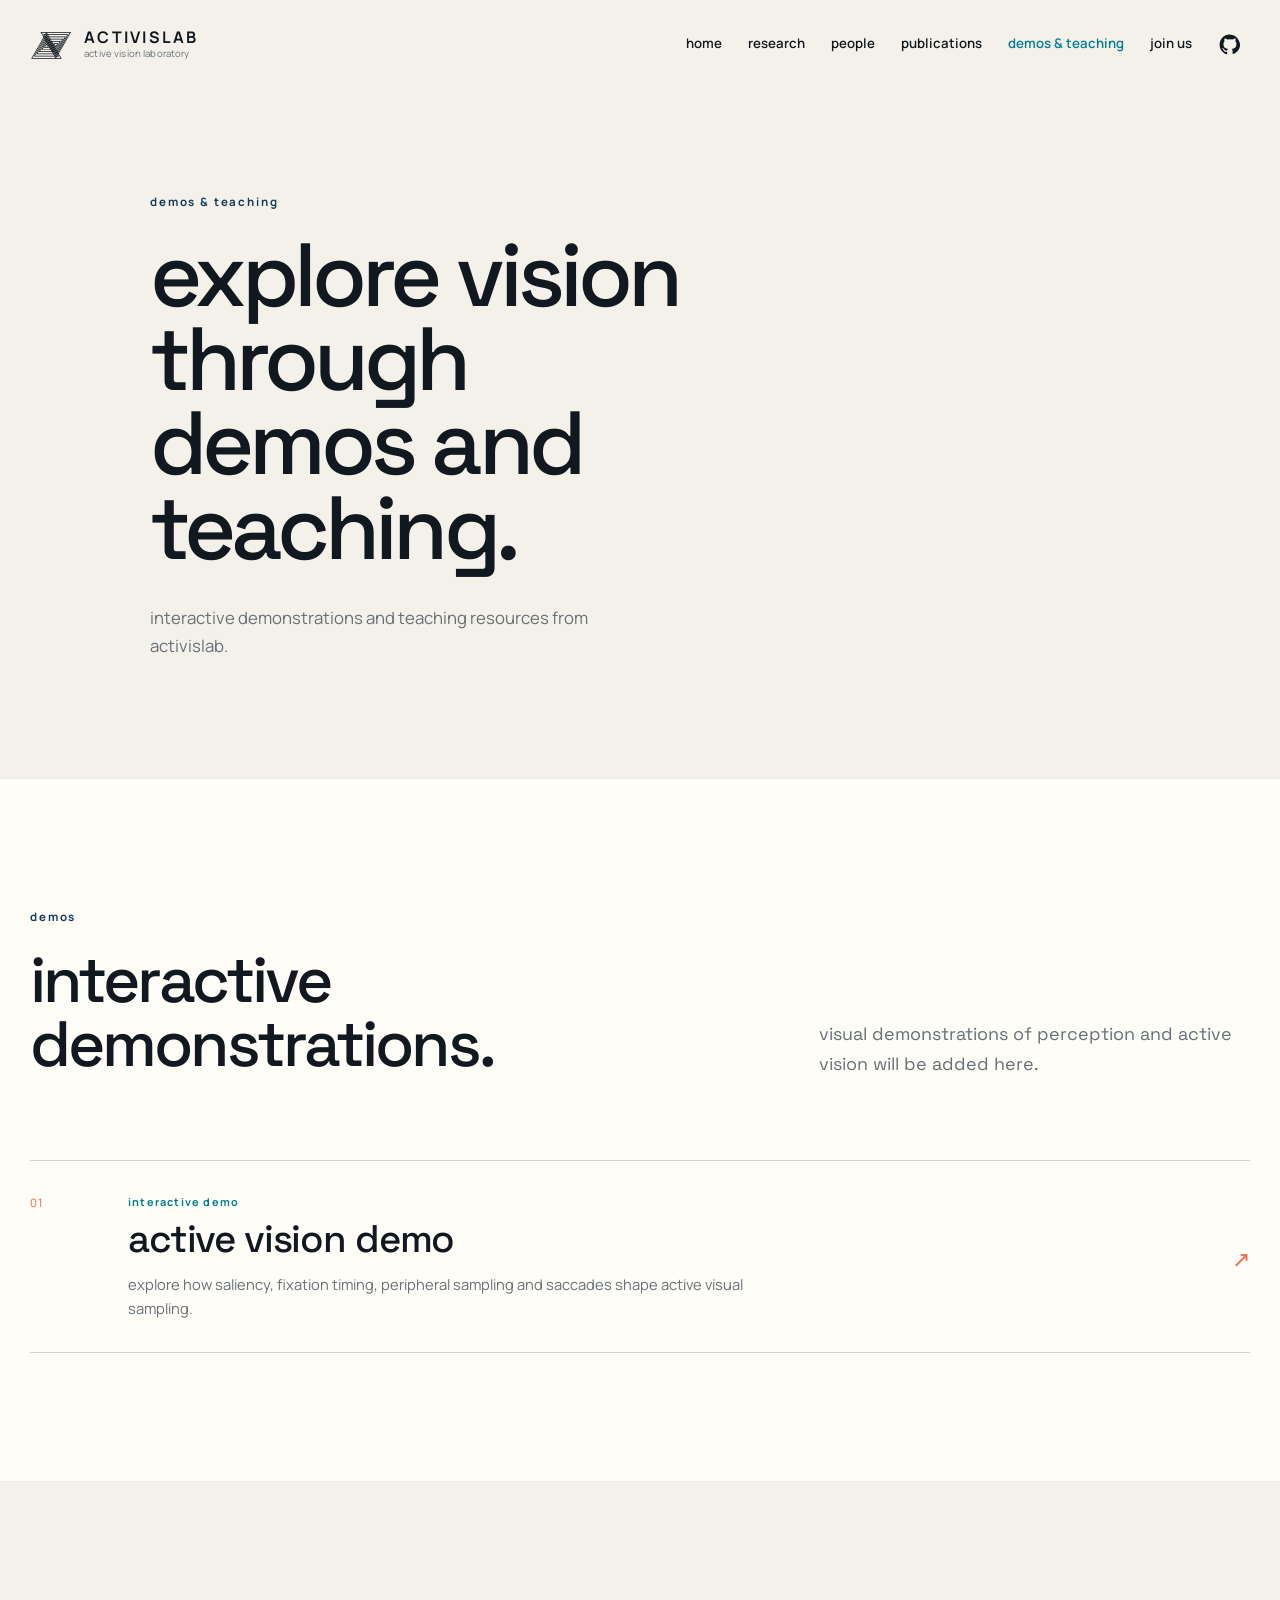
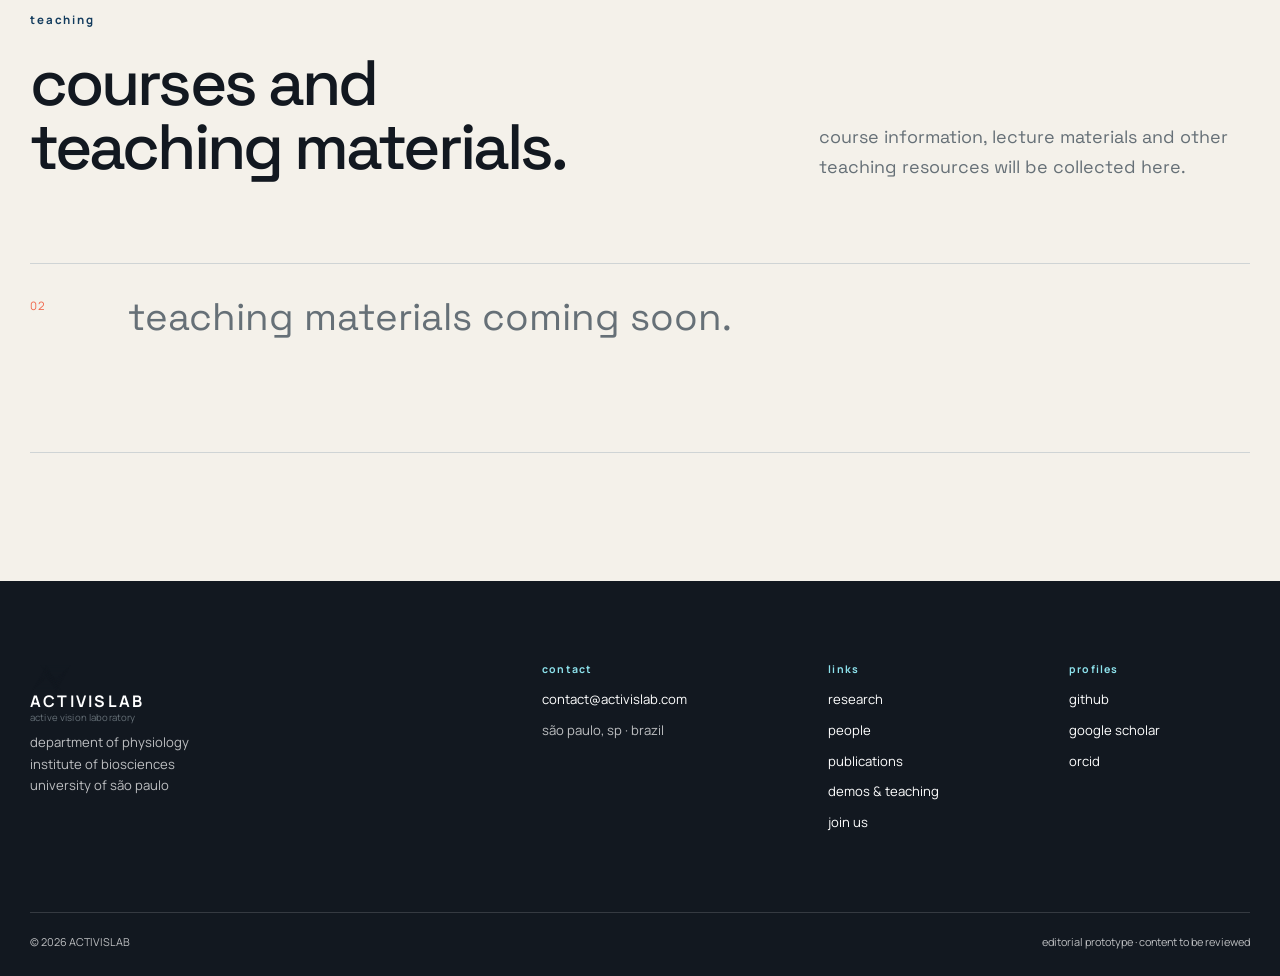
==== commit 72f8d289: "Add files via upload" ====
--- a/demos-teaching.html
+++ b/demos-teaching.html
@@ -58,6 +58,7 @@
         <p class="eyebrow">demos</p>
         <h2>interactive demonstrations.</h2>
       </div>
+      <p>visual demonstrations of perception and active vision will be added here.</p>
     </div>
     <a class="resource-card reveal" href="demos-teaching/active_vision_simulator.html" aria-label="open Active Vision Demo">
       <span class="resource-index">01</span>
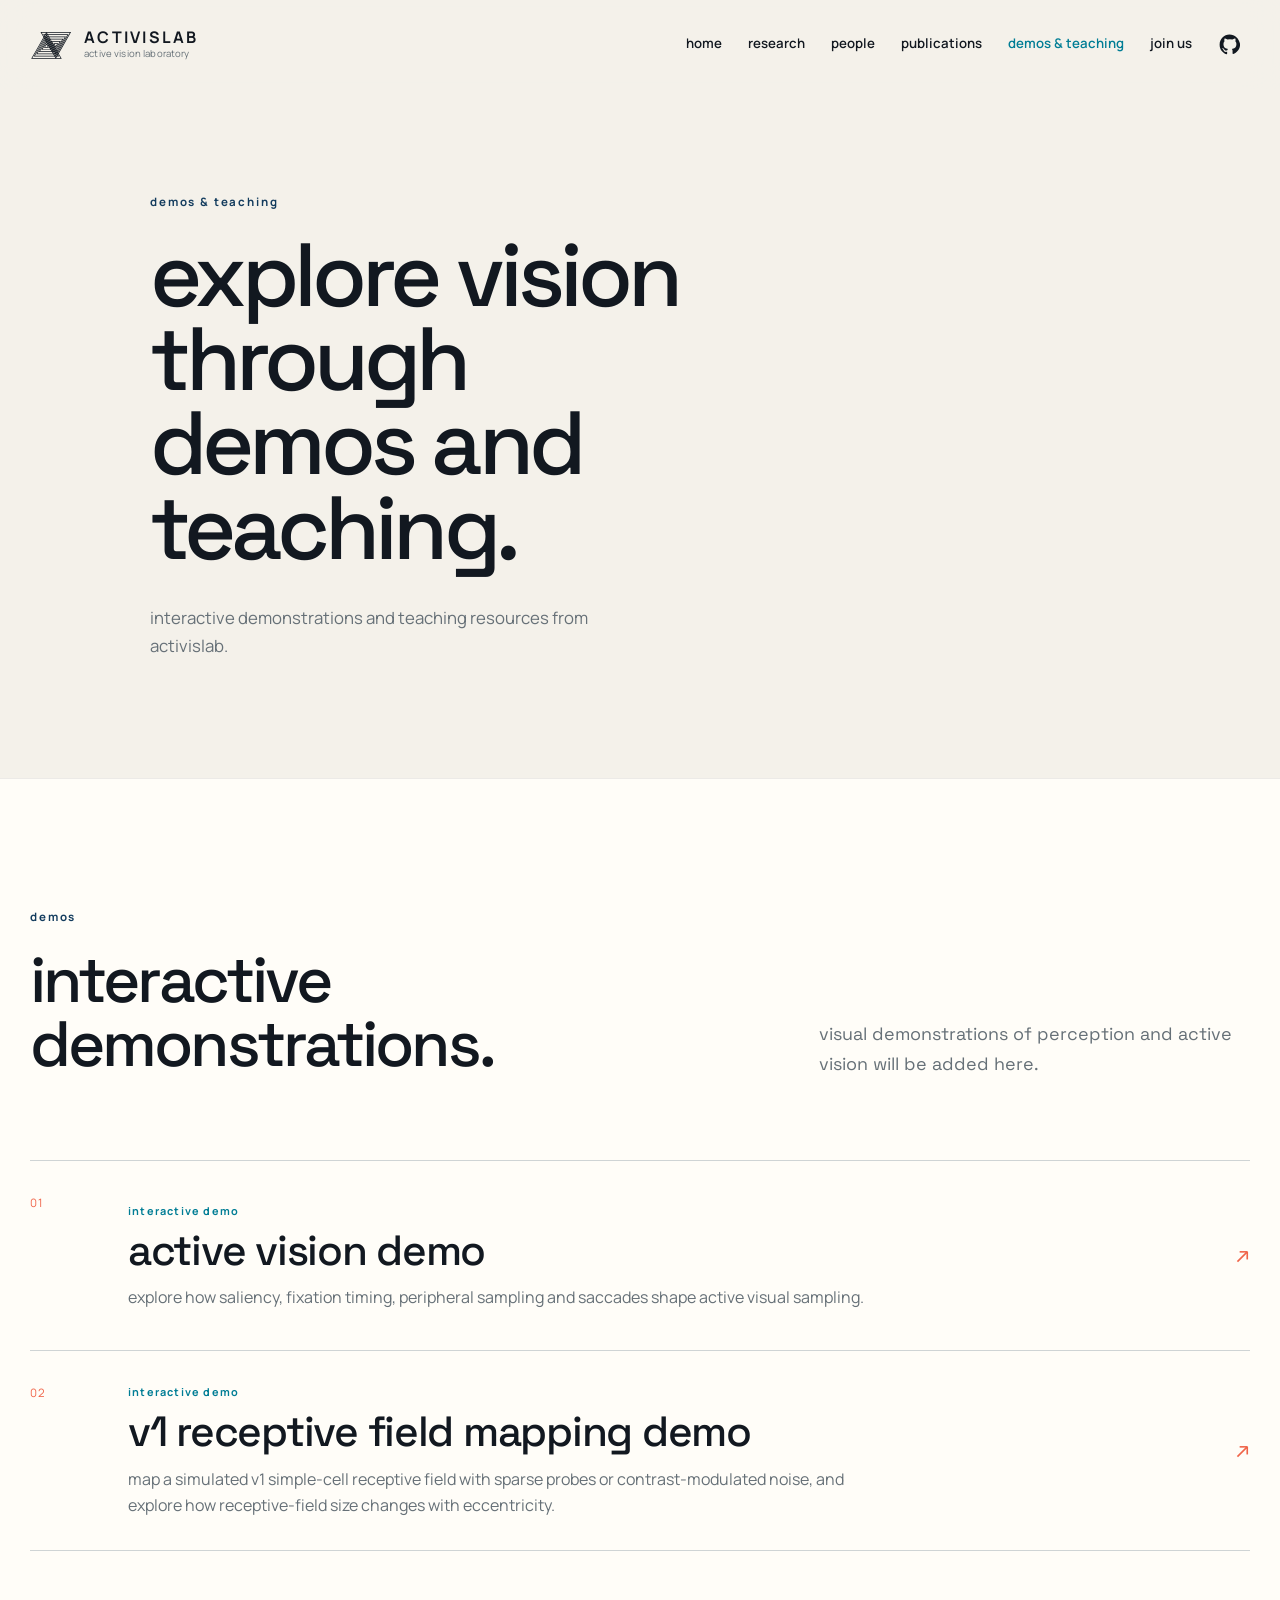
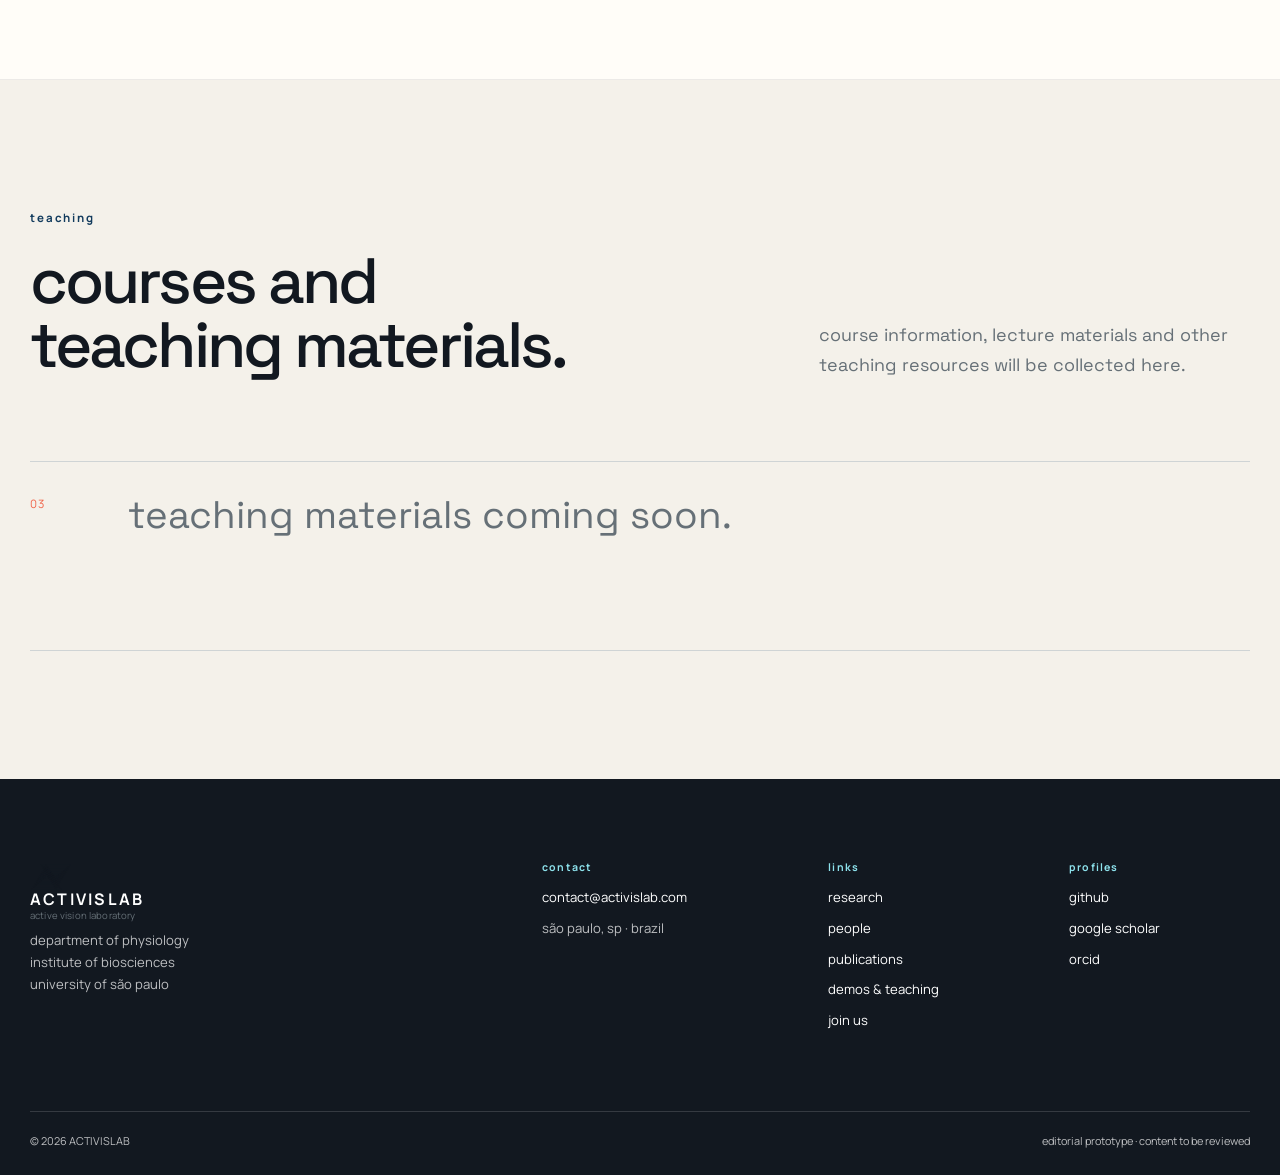
==== commit d0edf9a7: "Add files via upload" ====
--- a/demos-teaching.html
+++ b/demos-teaching.html
@@ -69,6 +69,15 @@
       </div>
       <span class="resource-arrow" aria-hidden="true">↗</span>
     </a>
+    <a class="resource-card reveal" href="demos-teaching/v1_receptive_field_mapping.html" aria-label="open V1 Receptive Field Mapping Demo">
+      <span class="resource-index">02</span>
+      <div class="resource-copy">
+        <p class="resource-type">interactive demo</p>
+        <h3>V1 Receptive Field Mapping Demo</h3>
+        <p>map a simulated V1 simple-cell receptive field with sparse probes or contrast-modulated noise, and explore how receptive-field size changes with eccentricity.</p>
+      </div>
+      <span class="resource-arrow" aria-hidden="true">↗</span>
+    </a>
   </div>
 </section>
 
@@ -82,7 +91,7 @@
       <p>course information, lecture materials and other teaching resources will be collected here.</p>
     </div>
     <div class="resource-placeholder reveal">
-      <span>02</span>
+      <span>03</span>
       <p>teaching materials coming soon.</p>
     </div>
   </div>
--- a/styles.css
+++ b/styles.css
@@ -636,6 +636,71 @@
   background: var(--paper);
 }
 
+
+.resource-card {
+  display: grid;
+  grid-template-columns: 70px minmax(0, 1fr) 38px;
+  gap: 28px;
+  align-items: center;
+  min-height: 190px;
+  padding: 32px 0;
+  border-top: 1px solid var(--line);
+  transition: color .2s ease, background .2s ease;
+}
+
+.resource-card:last-of-type {
+  border-bottom: 1px solid var(--line);
+}
+
+.resource-index {
+  align-self: start;
+  color: var(--coral);
+  font-size: .72rem;
+  letter-spacing: .06em;
+}
+
+.resource-type {
+  margin-bottom: 8px;
+  color: var(--cyan-deep);
+  font-size: .68rem;
+  font-weight: 700;
+  letter-spacing: .11em;
+  text-transform: lowercase;
+}
+
+.resource-copy h3 {
+  margin-bottom: 12px;
+  font-family: var(--display);
+  font-size: clamp(2rem, 3.3vw, 3.5rem);
+  line-height: 1.05;
+  font-weight: 500;
+  letter-spacing: -.03em;
+}
+
+.resource-copy > p:last-child {
+  max-width: 760px;
+  margin-bottom: 0;
+  color: var(--muted);
+}
+
+.resource-arrow {
+  justify-self: end;
+  color: var(--coral);
+  font-family: var(--display);
+  font-size: 1.4rem;
+  transition: transform .2s ease;
+}
+
+.resource-card:hover .resource-copy h3,
+.resource-card:focus-visible .resource-copy h3 {
+  color: var(--cyan-deep);
+}
+
+.resource-card:hover .resource-arrow,
+.resource-card:focus-visible .resource-arrow {
+  transform: translate(3px, -3px);
+}
+
 .resource-placeholder {
   min-height: 190px;
   display: grid;
@@ -661,89 +726,24 @@
   color: var(--muted);
 }
 
-.resource-card {
-  min-height: 190px;
-  display: grid;
-  grid-template-columns: 70px minmax(0, 1fr) auto;
-  gap: 28px;
-  align-items: start;
-  padding: 32px 0;
-  border-top: 1px solid var(--line);
-  border-bottom: 1px solid var(--line);
-  transition: color .2s ease, padding-left .2s ease, padding-right .2s ease;
-}
-
-.resource-card:hover,
-.resource-card:focus-visible {
-  color: var(--cyan-deep);
-  padding-left: 8px;
-  padding-right: 8px;
-}
-
-.resource-index {
-  color: var(--coral);
-  font-size: .72rem;
-  letter-spacing: .06em;
-}
-
-.resource-copy {
-  min-width: 0;
-}
-
-.resource-type {
-  margin: 0 0 8px;
-  color: var(--cyan-deep);
-  font-size: .68rem;
-  font-weight: 700;
-  letter-spacing: .11em;
-  text-transform: lowercase;
-}
-
-.resource-card h3 {
-  margin: 0 0 12px;
-  font-family: var(--display);
-  font-size: clamp(1.8rem, 3vw, 3rem);
-  line-height: 1.05;
-  font-weight: 500;
-  letter-spacing: -.03em;
-}
-
-.resource-card .resource-copy > p:last-child {
-  max-width: 680px;
-  margin: 0;
-  color: var(--muted);
-  font-size: .92rem;
-}
-
-.resource-arrow {
-  align-self: center;
-  padding-top: 4px;
-  color: var(--coral);
-  font-size: 1.35rem;
-  transition: transform .2s ease;
-}
-
-.resource-card:hover .resource-arrow,
-.resource-card:focus-visible .resource-arrow {
-  transform: translate(3px, -3px);
-}
-
 @media (max-width: 680px) {
-  .resource-placeholder,
   .resource-card {
+    grid-template-columns: 1fr 28px;
+    gap: 10px 18px;
+    min-height: 160px;
+  }
+
+  .resource-index {
+    grid-column: 1 / -1;
+  }
+
+  .resource-copy h3 {
+    font-size: 2.15rem;
+  }
+
+  .resource-placeholder {
     grid-template-columns: 1fr;
     gap: 10px;
     min-height: 150px;
   }
-
-  .resource-card {
-    position: relative;
-    padding-right: 34px;
-  }
-
-  .resource-arrow {
-    position: absolute;
-    right: 0;
-    top: 32px;
-  }
-}
+}
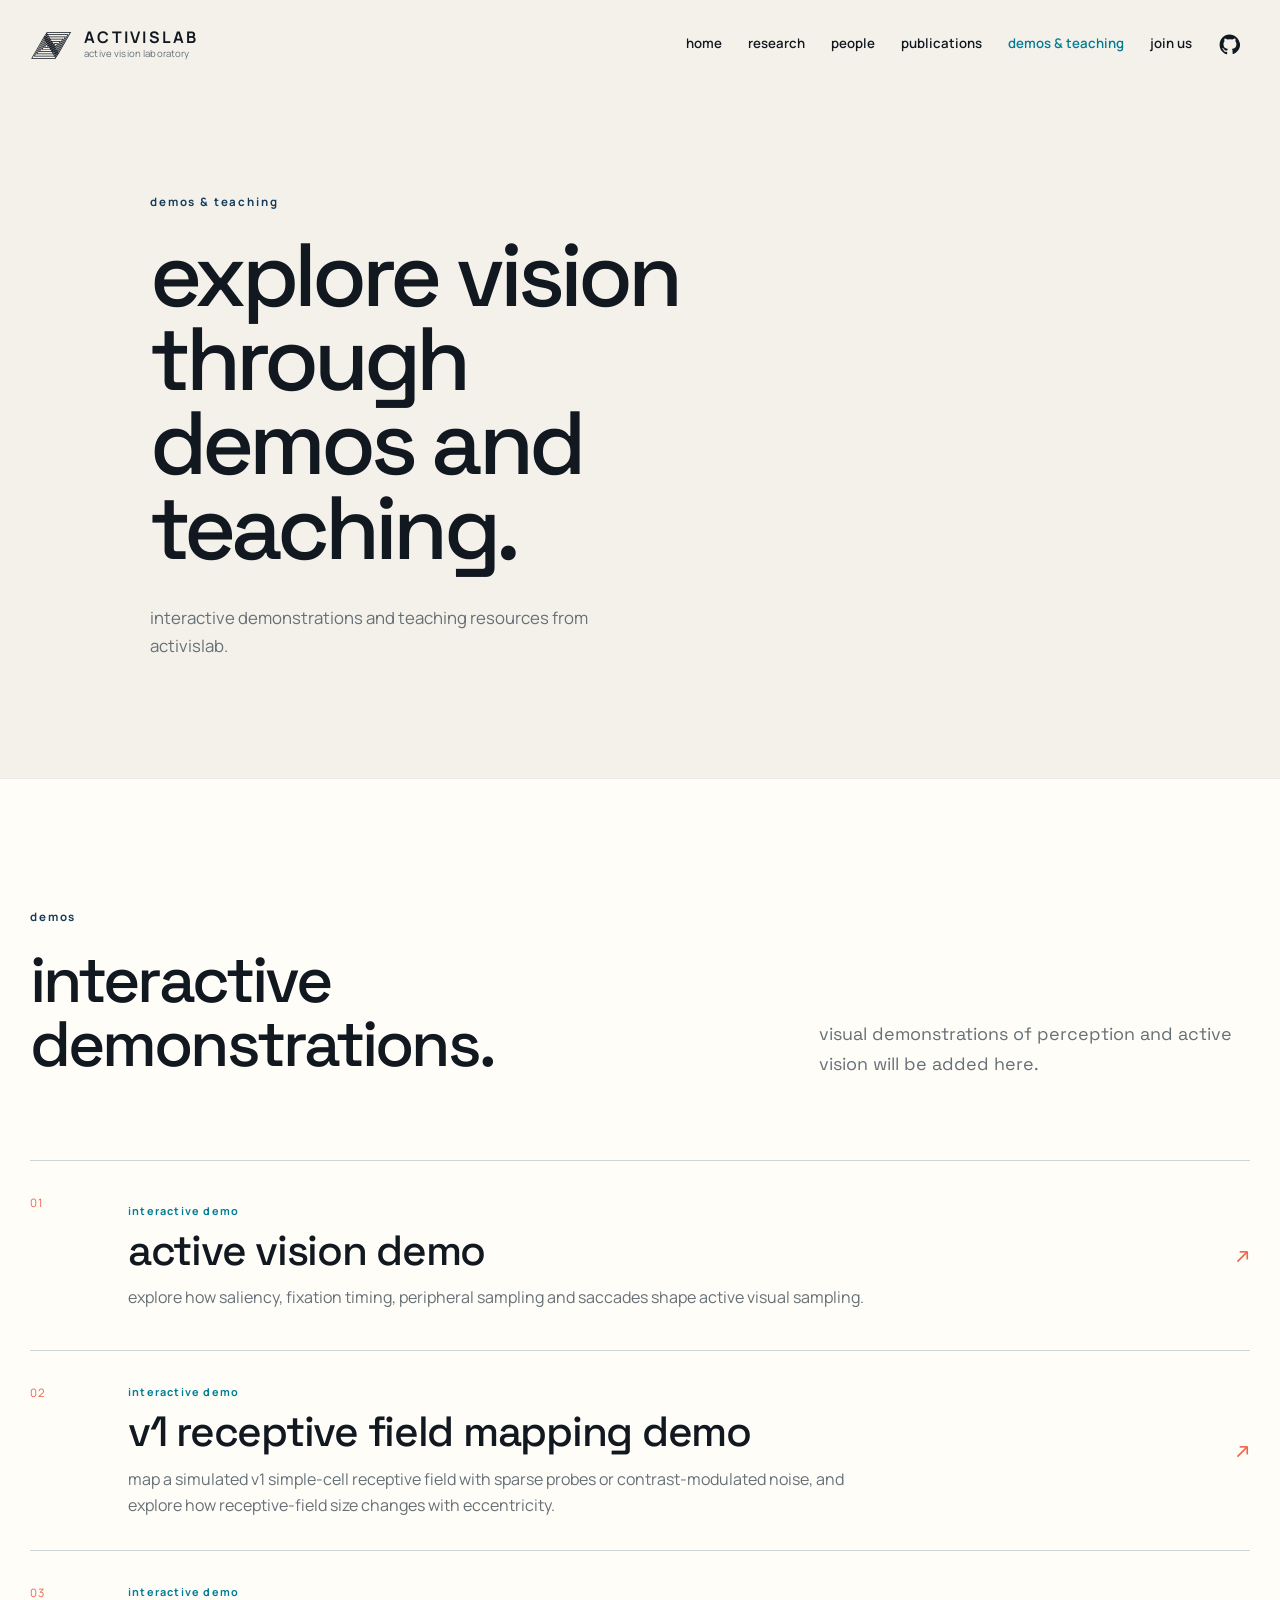
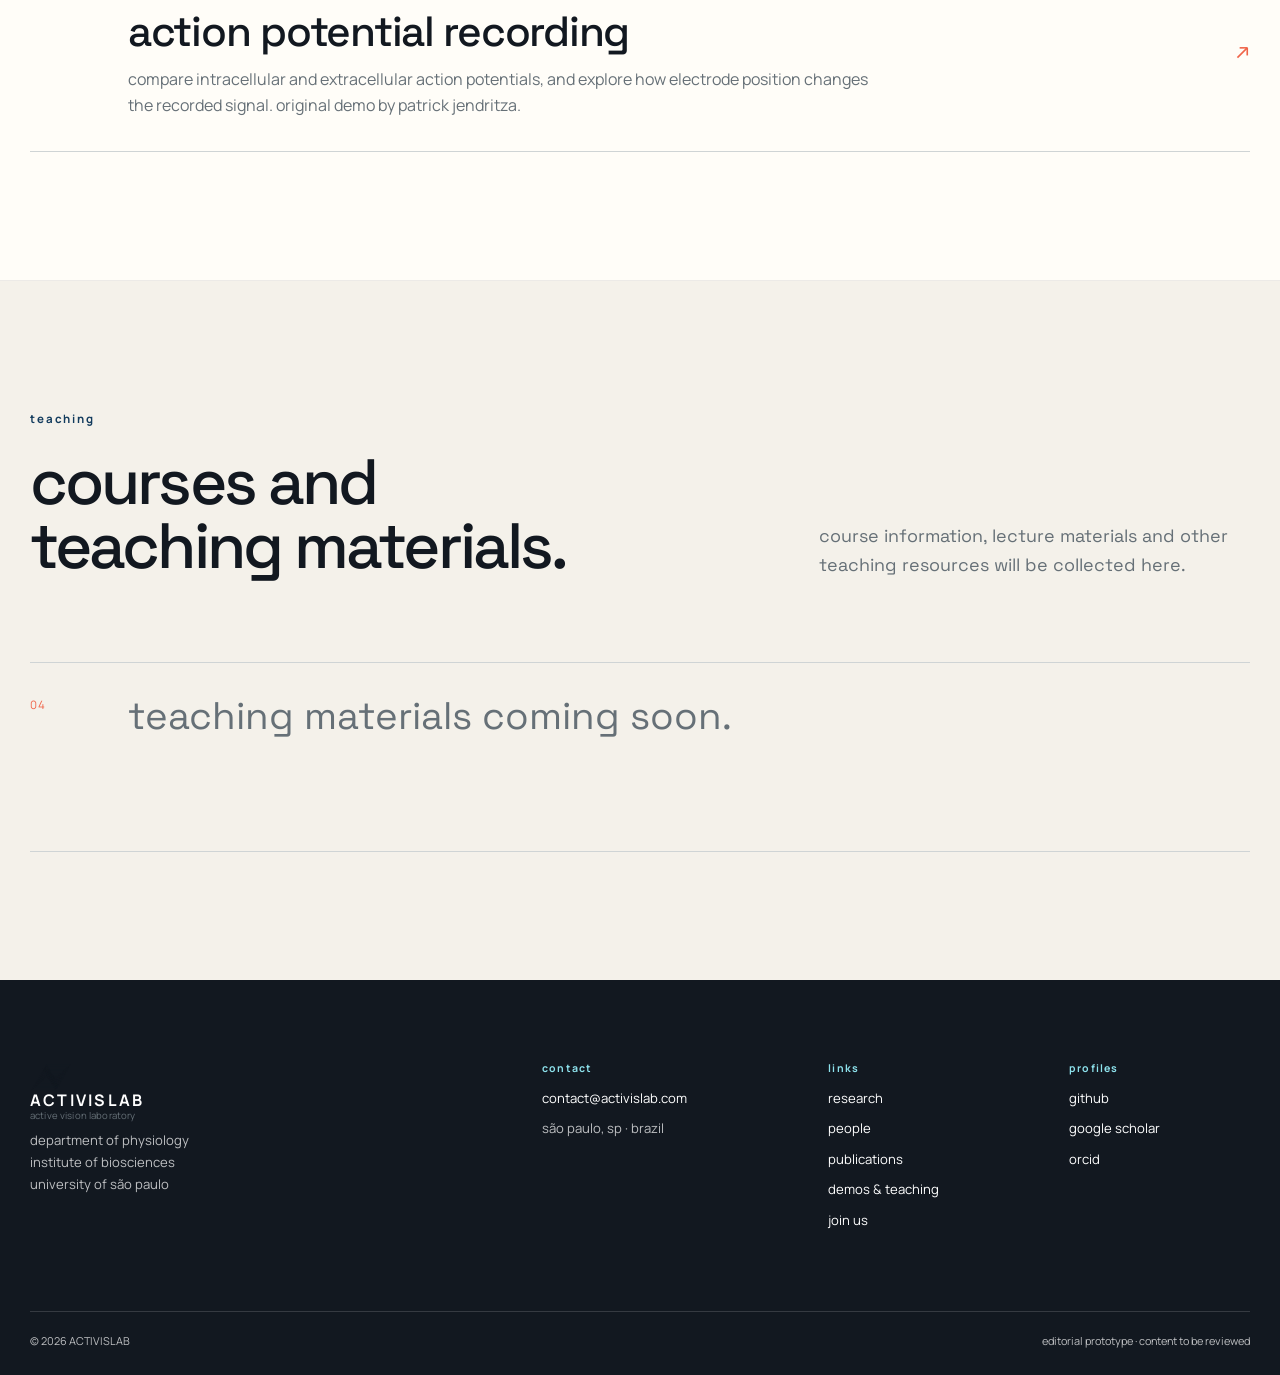
==== commit fff9ffef: "Add files via upload" ====
--- a/demos-teaching.html
+++ b/demos-teaching.html
@@ -78,6 +78,15 @@
       </div>
       <span class="resource-arrow" aria-hidden="true">↗</span>
     </a>
+    <a class="resource-card reveal" href="demos-teaching/action_potential_recordings.html" aria-label="open Action potential recording">
+      <span class="resource-index">03</span>
+      <div class="resource-copy">
+        <p class="resource-type">interactive demo</p>
+        <h3>Action potential recording</h3>
+        <p>compare intracellular and extracellular action potentials, and explore how electrode position changes the recorded signal. Original demo by Patrick Jendritza.</p>
+      </div>
+      <span class="resource-arrow" aria-hidden="true">↗</span>
+    </a>
   </div>
 </section>
 
@@ -91,7 +100,7 @@
       <p>course information, lecture materials and other teaching resources will be collected here.</p>
     </div>
     <div class="resource-placeholder reveal">
-      <span>03</span>
+      <span>04</span>
       <p>teaching materials coming soon.</p>
     </div>
   </div>
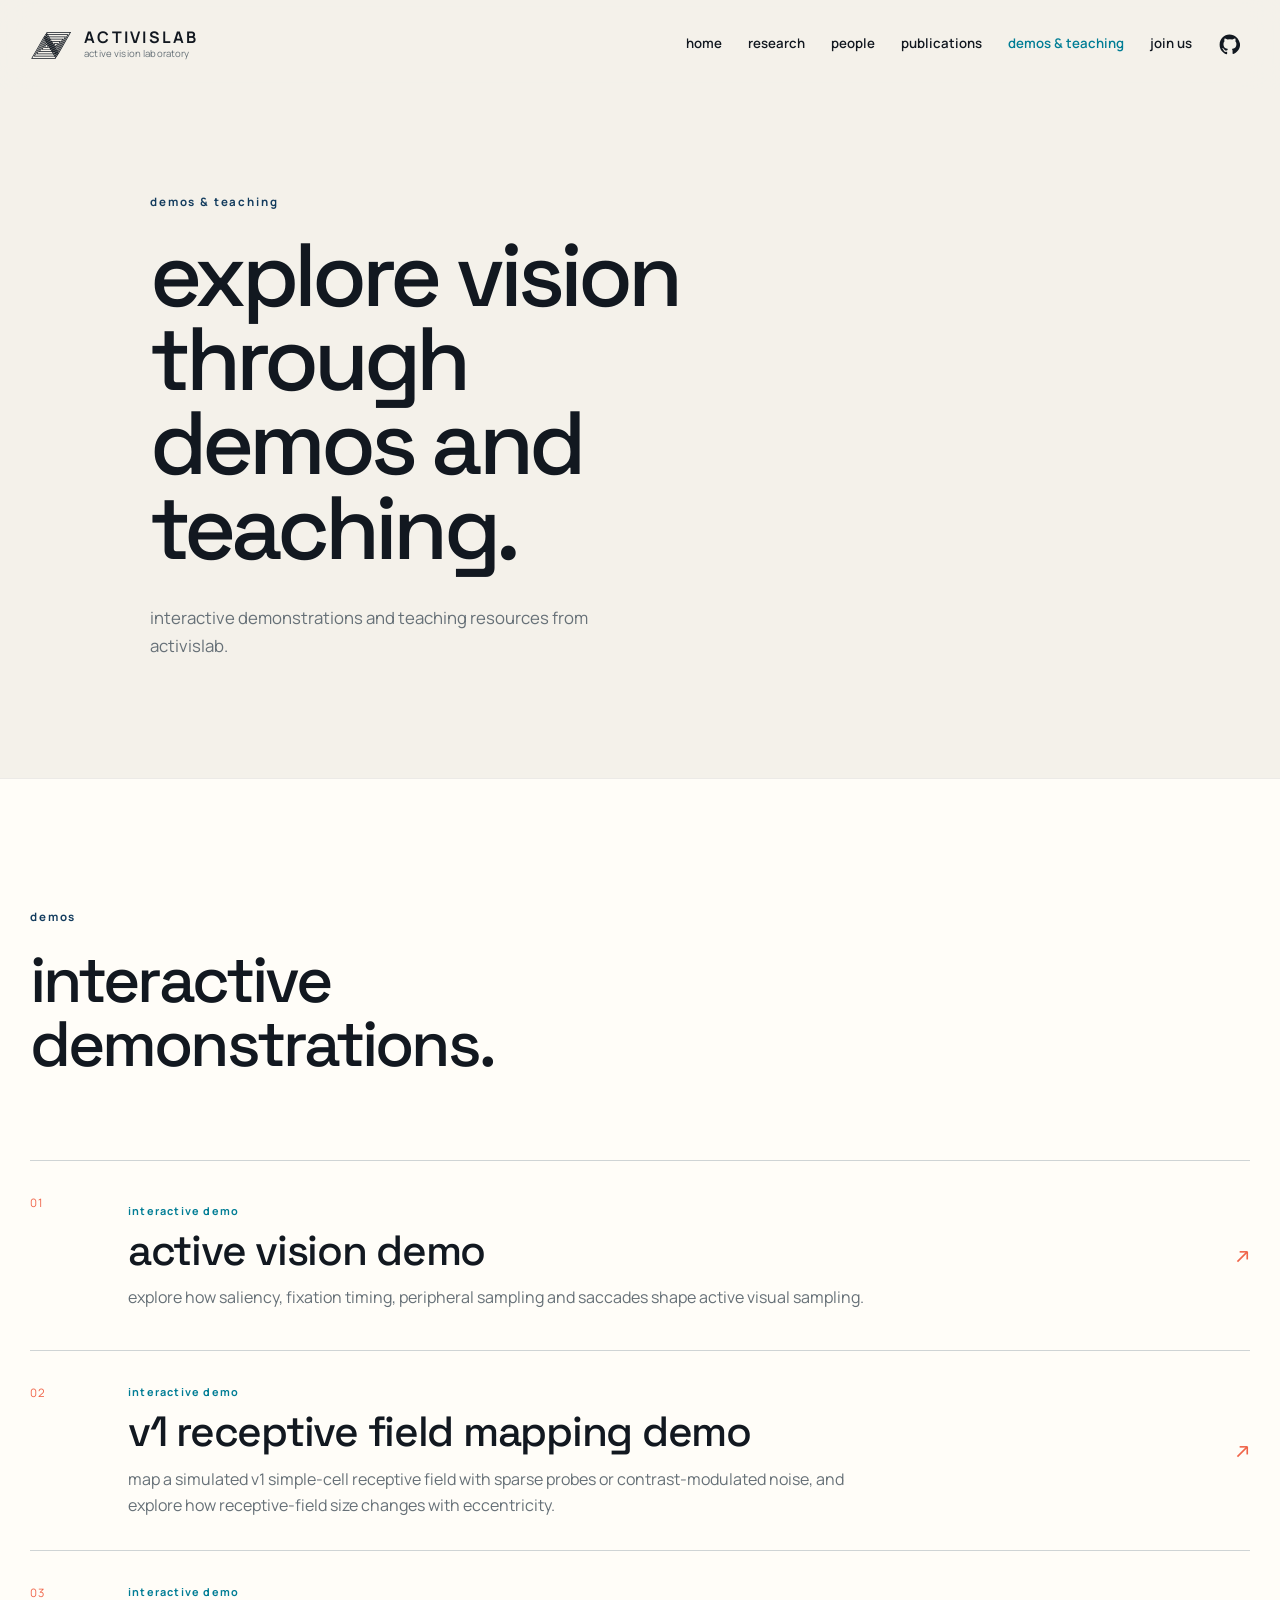
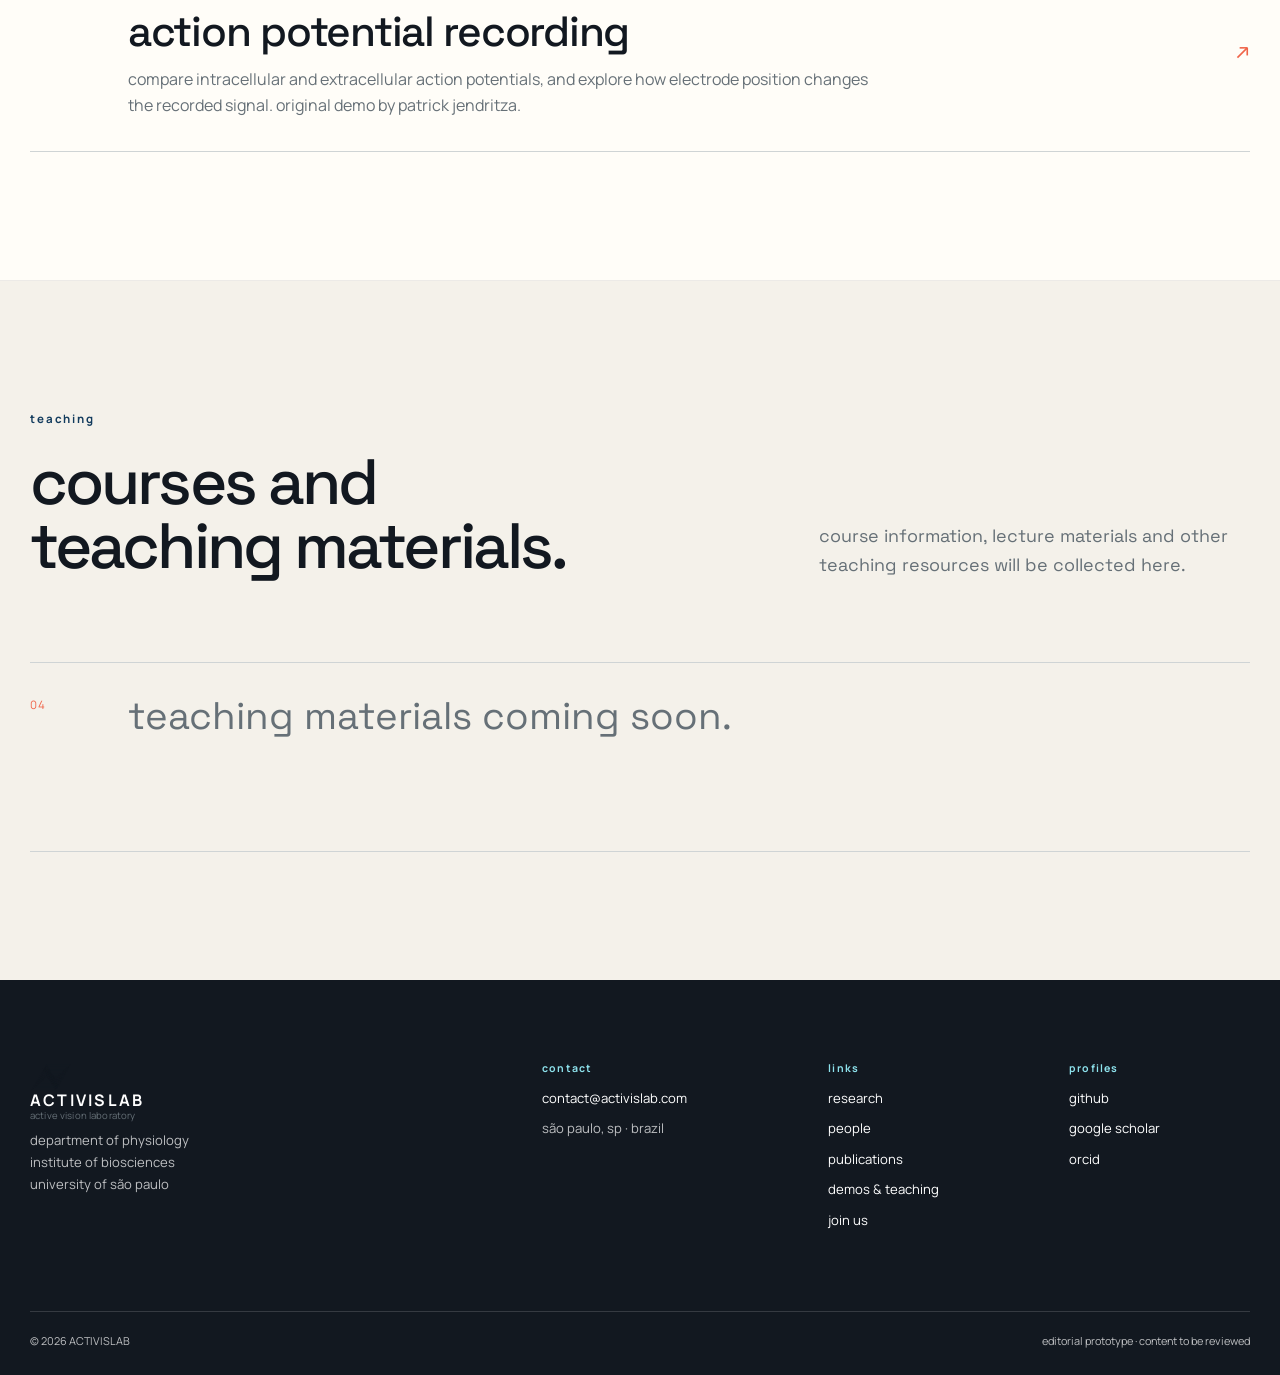
==== commit 5ed2e7da: "Update demos-teaching.html" ====
--- a/demos-teaching.html
+++ b/demos-teaching.html
@@ -58,7 +58,7 @@
         <p class="eyebrow">demos</p>
         <h2>interactive demonstrations.</h2>
       </div>
-      <p>visual demonstrations of perception and active vision will be added here.</p>
+      <!-- <p>visual demonstrations of perception and active vision will be added here.</p> -->
     </div>
     <a class="resource-card reveal" href="demos-teaching/active_vision_simulator.html" aria-label="open Active Vision Demo">
       <span class="resource-index">01</span>
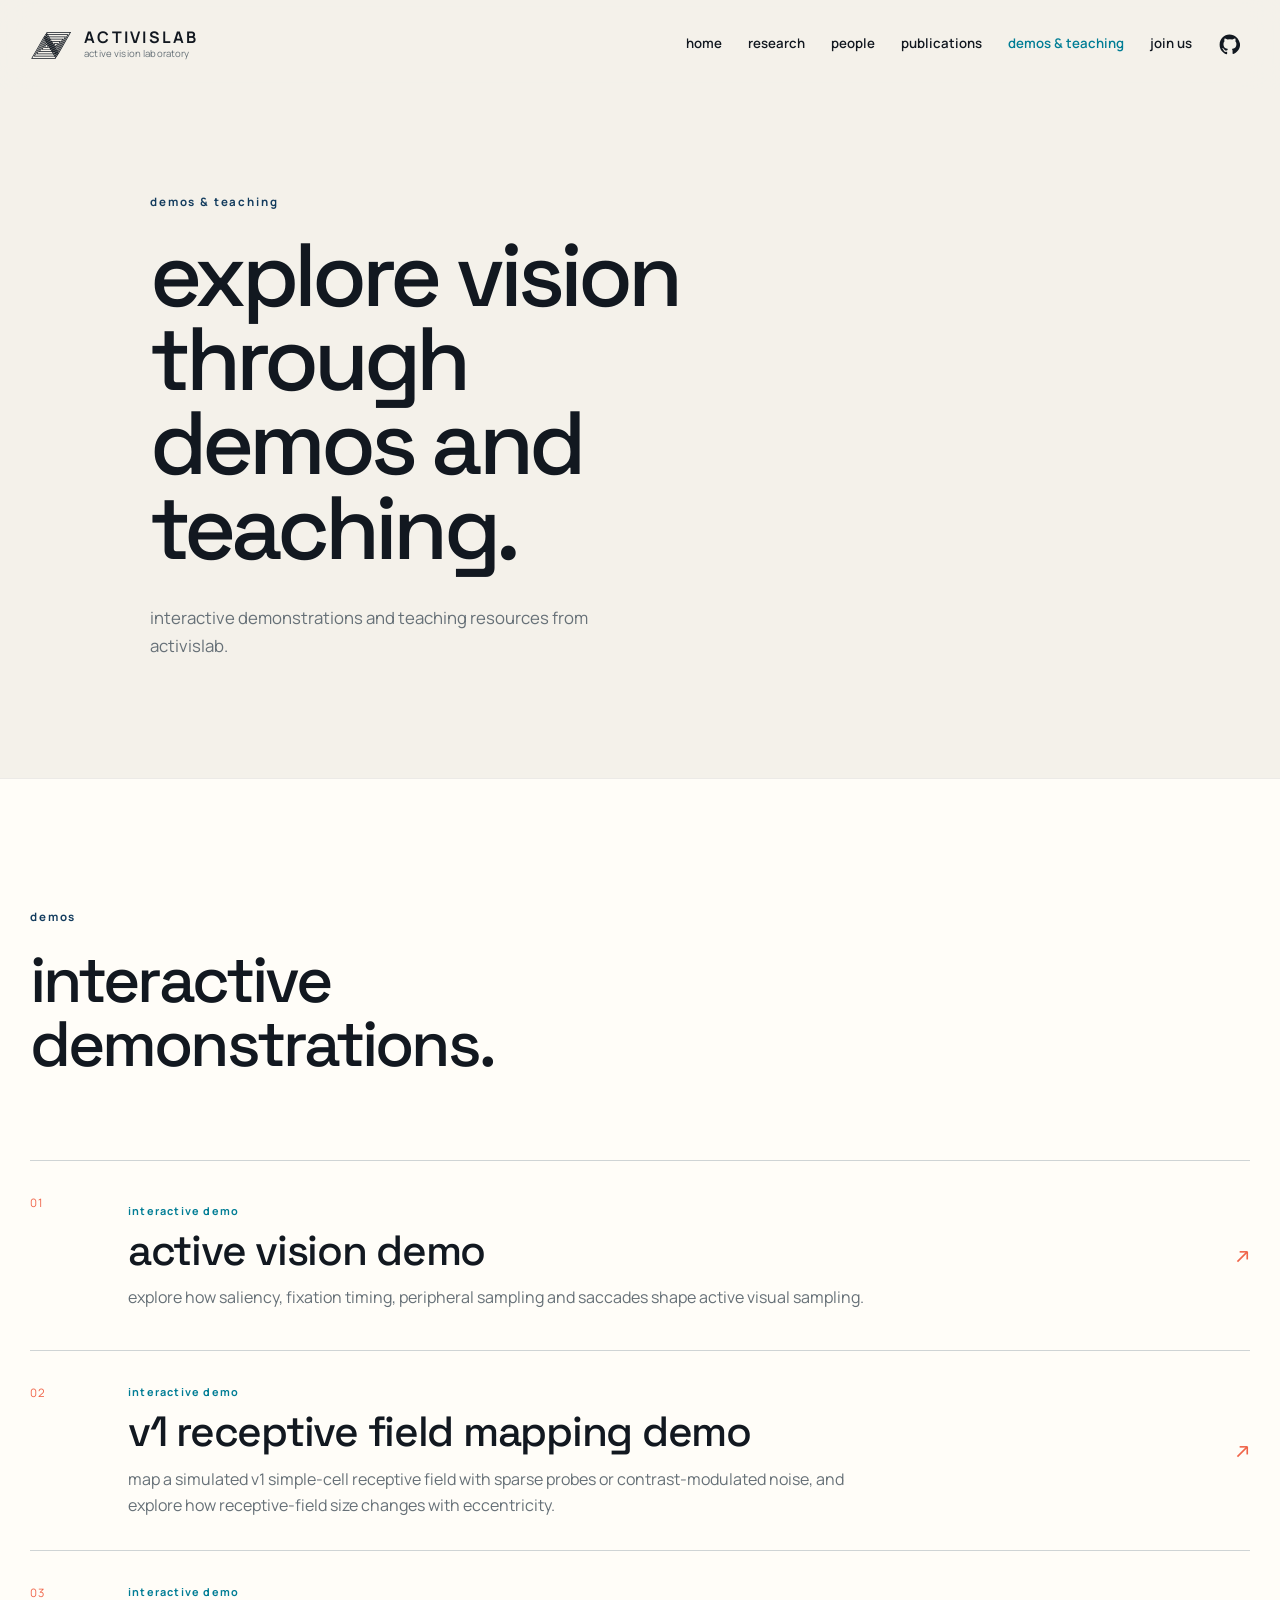
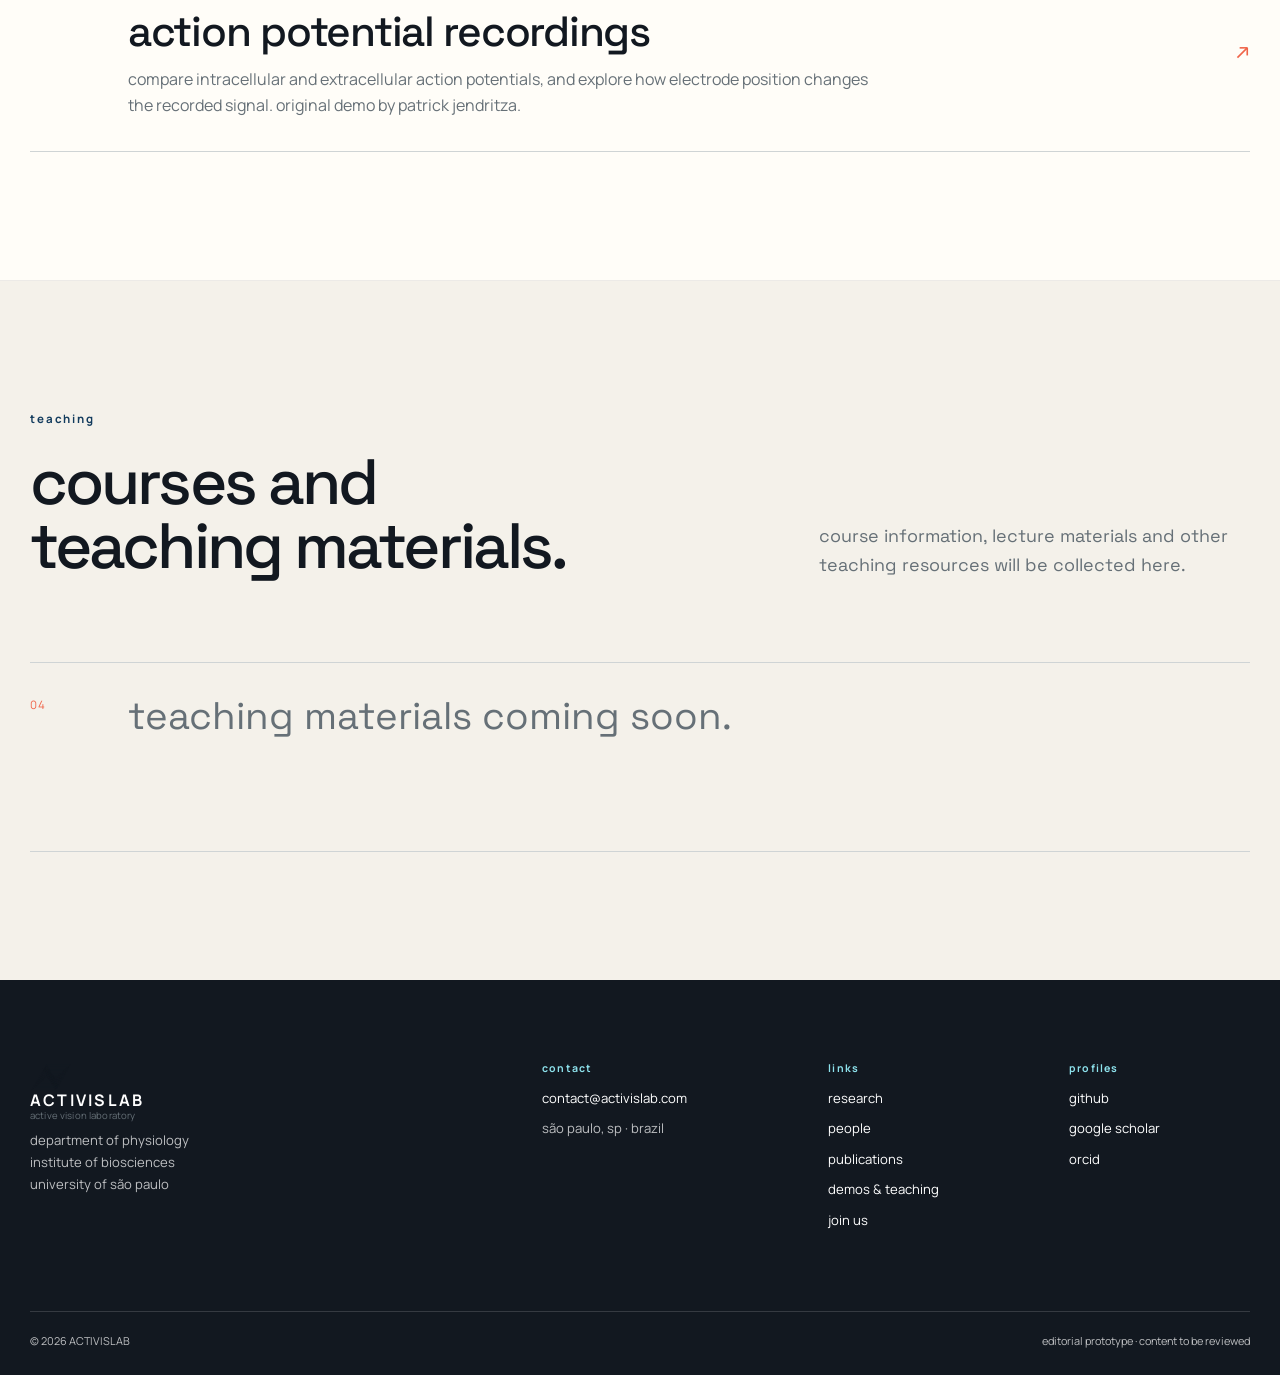
==== commit 5646135e: "Update demos-teaching.html" ====
--- a/demos-teaching.html
+++ b/demos-teaching.html
@@ -82,7 +82,7 @@
       <span class="resource-index">03</span>
       <div class="resource-copy">
         <p class="resource-type">interactive demo</p>
-        <h3>Action potential recording</h3>
+        <h3>action potential recordings</h3>
         <p>compare intracellular and extracellular action potentials, and explore how electrode position changes the recorded signal. Original demo by Patrick Jendritza.</p>
       </div>
       <span class="resource-arrow" aria-hidden="true">↗</span>
